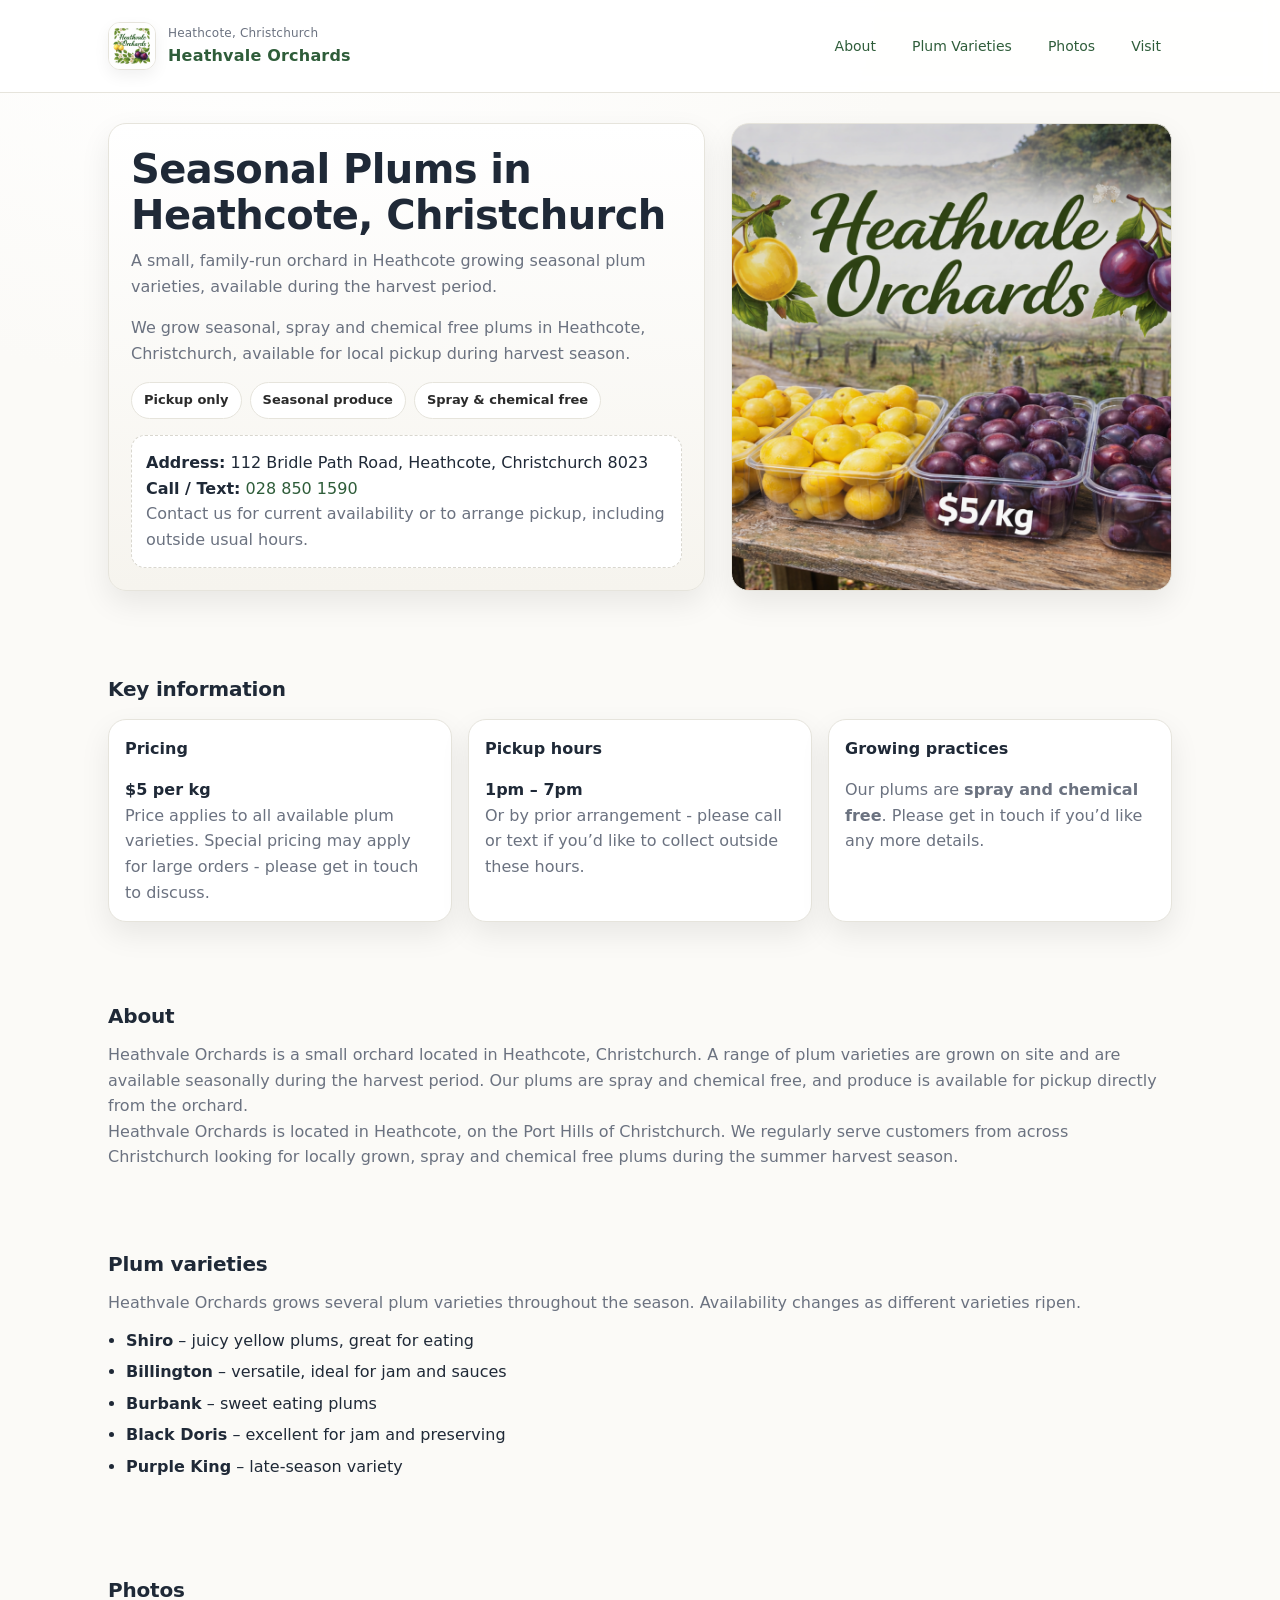
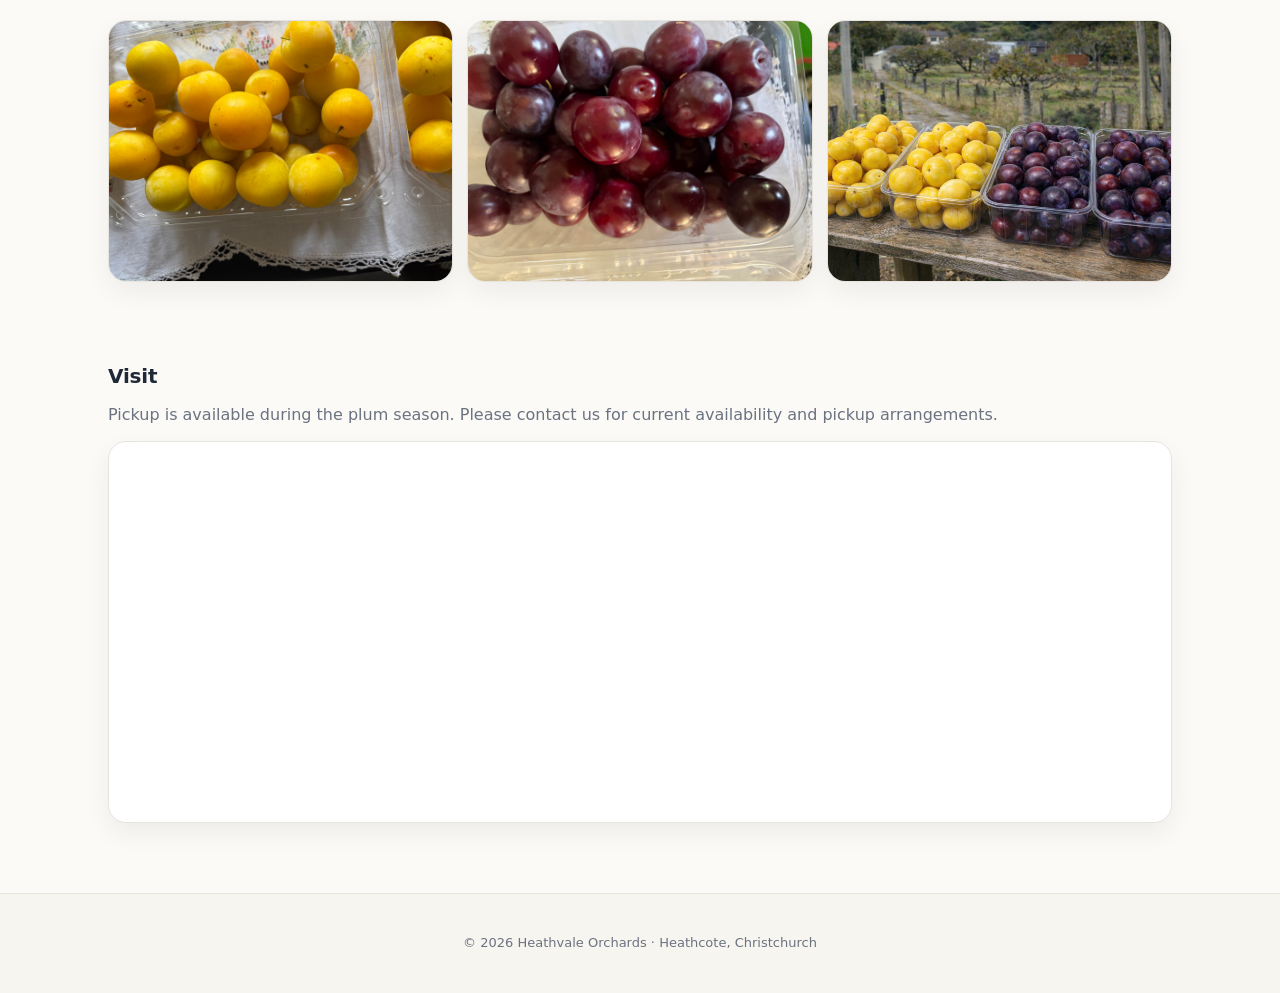
==== index.html @ 916bdcb0 "Add google meta" ====
<!doctype html>
<html lang="en-NZ">
<head>
  <meta charset="utf-8" />
  <meta name="viewport" content="width=device-width, initial-scale=1" />

  <title>Heathvale Orchards (Heathcote) | Seasonal Plums</title>
  <meta name="description" content="Heathvale Orchards is a small family-run orchard in Heathcote, Christchurch offering seasonal spray and chemical free plums for pickup during harvest season. $5 per kg. Pickup 1pm–7pm or by arrangement." />
  <meta name="robots" content="index, follow" />
  <meta name="theme-color" content="#2f3a2f" />
  <meta name="google-site-verification" content="XyTMmd46MUvHO_OSD6NsDwber6YKcpLWn3EEOzX8oT8" />

  <link rel="canonical" href="https://nicolebenfell.github.io/heathvale-orchards/" />

  <!-- Favicon -->
  <link rel="icon" href="favicon.ico" sizes="any">
  <link rel="icon" href="favicon.svg" type="image/svg+xml">
  <link rel="apple-touch-icon" href="apple-touch-icon.png">

  <!-- Social preview (Open Graph) -->
  <meta property="og:type" content="website" />
  <meta property="og:title" content="Heathvale Orchards - Plums in Christchurch (Heathcote)" />
  <meta property="og:description" content="Family-run orchard in Heathcote, Christchurch. Seasonal spray and chemical free plums for pickup. $5 per kg. Pickup 1pm–7pm or by arrangement." />
  <meta property="og:url" content="https://nicolebenfell.github.io/heathvale-orchards/" />
  <meta property="og:image" content="https://nicolebenfell.github.io/heathvale-orchards/images/heathcote-plums-mixed.png" />
  <meta property="og:locale" content="en_NZ" />

  <!-- Twitter (works for many platforms too) -->
  <meta name="twitter:card" content="summary_large_image" />
  <meta name="twitter:title" content="Heathvale Orchards - Plums in Christchurch" />
  <meta name="twitter:description" content="Seasonal spray and chemical free plums for pickup in Heathcote, Christchurch. $5 per kg. Pickup 1pm–7pm or by arrangement." />
  <meta name="twitter:image" content="https://nicolebenfell.github.io/heathvale-orchards/images/heathcote-plums-mixed.png" />

  <link rel="stylesheet" href="style.css" />

  <!-- Structured data -->
  <script type="application/ld+json">
  {
    "@context": "https://schema.org",
    "@type": "LocalBusiness",
    "name": "Heathvale Orchards",
    "url": "https://nicolebenfell.github.io/heathvale-orchards/",
    "telephone": "+64288501590",
    "image": [
      "https://nicolebenfell.github.io/heathvale-orchards/images/heathcote-plums-yellow.jpeg",
      "https://nicolebenfell.github.io/heathvale-orchards/images/heathcote-plums-purple.jpeg",
      "https://nicolebenfell.github.io/heathvale-orchards/images/heathcote-plums-mixed.png"
    ],
    "description": "Small family-run orchard in Heathcote, Christchurch offering seasonal spray and chemical free plum varieties for pickup during harvest season. $5 per kg.",
    "address": {
      "@type": "PostalAddress",
      "streetAddress": "112 Bridle Path Road",
      "addressLocality": "Heathcote",
      "addressRegion": "Canterbury",
      "addressCountry": "NZ"
    },
	"geo": {
	  "@type": "GeoCoordinates",
	  "latitude": -43.595,
	  "longitude": 172.707
	},
	"sameAs": [
	  "https://www.google.com/maps/search/?api=1&query=Heathvale+Orchards+Heathcote+Christchurch"
	]
    "openingHoursSpecification": [
      {
        "@type": "OpeningHoursSpecification",
        "dayOfWeek": ["Monday","Tuesday","Wednesday","Thursday","Friday","Saturday","Sunday"],
        "opens": "13:00",
        "closes": "19:00"
      }
    ],
    "areaServed": "Christchurch",
    "makesOffer": {
      "@type": "Offer",
      "price": "5.00",
      "priceCurrency": "NZD",
      "description": "Plums - $5 per kg (pickup only, seasonal availability)."
    }
  }
  </script>
</head>

<body>
  <header class="site-header">
    <div class="wrap header-inner">
      <a class="brand" href="#top" aria-label="Heathvale Orchards home">
        <img src="Logo.png" alt="Heathvale Orchards logo" class="logo" />
        <div class="brand-text">
          <div class="brand-top">Heathcote, Christchurch</div>
          <div class="brand-name">Heathvale Orchards</div>
        </div>
      </a>
      <nav class="nav" aria-label="Site navigation">
        <a href="#about">About</a>
        <a href="#varieties">Plum Varieties</a>
        <a href="#photos">Photos</a>
        <a href="#visit">Visit</a>
      </nav>
    </div>
  </header>

  <main id="top">
    <section class="hero">
      <div class="wrap hero-grid">
        <div class="hero-text">
          <h1>Seasonal Plums in Heathcote, Christchurch</h1>
          <p class="subtitle">
            A small, family-run orchard in Heathcote growing seasonal plum varieties,
            available during the harvest period.
          </p>
		  <p class="muted">
			  We grow seasonal, spray and chemical free plums in Heathcote, Christchurch,
			  available for local pickup during harvest season.
		  </p>

          <div class="tags" role="list" aria-label="Highlights">
            <span role="listitem">Pickup only</span>
            <span role="listitem">Seasonal produce</span>
            <span role="listitem">Spray &amp; chemical free</span>
          </div>
          <div class="contact-box" id="contact">
            <div><strong>Address:</strong> 112 Bridle Path Road, Heathcote, Christchurch 8023</div>
            <div><strong>Call / Text:</strong> <a href="tel:+64288501590">028 850 1590</a></div>
            <div class="muted">
              Contact us for current availability or to arrange pickup, including outside usual hours.
            </div>
          </div>
        </div>
        <div class="hero-image" aria-label="Orchard entrance"></div>
      </div>
    </section>

    <section class="wrap section">
      <h2>Key information</h2>
      <div class="info-grid">
        <div class="info-card">
          <h3>Pricing</h3>
          <p><strong>$5 per kg</strong></p>
          <p class="muted">
            Price applies to all available plum varieties.
            Special pricing may apply for large orders - please get in touch to discuss.
          </p>
        </div>

        <div class="info-card">
          <h3>Pickup hours</h3>
          <p><strong>1pm – 7pm</strong></p>
          <p class="muted">
            Or by prior arrangement - please call or text if you’d like to collect outside these hours.
          </p>
        </div>

        <div class="info-card">
          <h3>Growing practices</h3>
          <p class="muted">
            Our plums are <strong>spray and chemical free</strong>.
            Please get in touch if you’d like any more details.
          </p>
        </div>
      </div>
    </section>

    <!-- ABOUT -->
    <section class="wrap section" id="about">
      <h2>About</h2>
      <p class="muted">
        Heathvale Orchards is a small orchard located in Heathcote, Christchurch.
        A range of plum varieties are grown on site and are available seasonally
        during the harvest period. Our plums are spray and chemical free, and produce
        is available for pickup directly from the orchard.
      </p>
	  <p class="muted">
		  Heathvale Orchards is located in Heathcote, on the Port Hills of Christchurch.
		  We regularly serve customers from across Christchurch looking for locally grown,
		  spray and chemical free plums during the summer harvest season.
	   </p>
		  
    </section>

    <section id="varieties" class="wrap section">
      <h2>Plum varieties</h2>
      <p class="muted">
        Heathvale Orchards grows several plum varieties throughout the season.
        Availability changes as different varieties ripen.
      </p>
      <ul class="varieties">
        <li><strong>Shiro</strong> – juicy yellow plums, great for eating</li>
        <li><strong>Billington</strong> – versatile, ideal for jam and sauces</li>
        <li><strong>Burbank</strong> – sweet eating plums</li>
        <li><strong>Black Doris</strong> – excellent for jam and preserving</li>
        <li><strong>Purple King</strong> – late-season variety</li>
      </ul>
    </section>

    <!-- PHOTOS -->
    <section class="wrap section" id="photos">
      <h2>Photos</h2>
      <div class="gallery">
        <figure class="photo">
          <img src="images/heathcote-plums-yellow.jpeg" alt="Yellow plums in punnets" />
        </figure>
        <figure class="photo">
          <img src="images/heathcote-plums-purple.jpeg" alt="Purple plums in punnets" />
        </figure>
        <figure class="photo">
          <img src="images/heathcote-plums-mixed.png" alt="Mixed plums" />
        </figure>
      </div>
    </section>

    <!-- VISIT -->
    <section class="wrap section" id="visit">
      <h2>Visit</h2>
      <p class="muted">
        Pickup is available during the plum season. Please contact us for current
        availability and pickup arrangements.
      </p>
      <div class="map">
        <iframe
          loading="lazy"
          referrerpolicy="no-referrer-when-downgrade"
          src="https://www.google.com/maps?q=Heathvale%20Orchards%2C%20112%20Bridle%20Path%20Road%2C%20Heathcote%2C%20Christchurch&output=embed"
          title="Heathvale Orchards map">
        </iframe>
      </div>
    </section>
  </main>

  <footer class="footer">
    <p>© <span id="year"></span> Heathvale Orchards · Heathcote, Christchurch</p>
  </footer>

  <script>
    document.getElementById("year").textContent = new Date().getFullYear();
  </script>
</body>
</html>
---- style.css ----
:root{
  --bg:#fbfaf7;
  --card:#ffffff;
  --text:#1f2937;
  --muted:#6b7280;
  --accent:#2f5d3a;
  --accent2:#7a5c2e;
  --line:#e6e4dc;
  --shadow: 0 12px 30px rgba(0,0,0,.08);
  --radius: 18px;
}

*{ box-sizing:border-box; }

html{ scroll-behavior:smooth; }

body{
  margin:0;
  font-family: system-ui, -apple-system, Segoe UI, Roboto, sans-serif;
  background: radial-gradient(1200px 700px at 20% 0%, #ffffff 0%, var(--bg) 55%);
  color: var(--text);
  line-height: 1.6;
}

a{
  color: var(--accent);
  text-decoration:none;
}

a:hover{ text-decoration:underline; }

.wrap{
  max-width: 1100px;
  margin: 0 auto;
  padding: 22px 18px;
}

/* HEADER */
.site-header{
  position: sticky;
  top: 0;
  z-index: 20;
  background: rgba(255,255,255,.88);
  backdrop-filter: blur(10px);
  border-bottom: 1px solid var(--line);
}

.header-inner{
  display:flex;
  align-items:center;
  justify-content:space-between;
  gap: 16px;
}

.brand{
  display:flex;
  align-items:center;
  gap: 12px;
  min-width: 220px;
}

.brand:hover{ text-decoration:none; }

.logo{
  height: 48px;
  width: 48px;
  object-fit: contain;
  border-radius: 12px;
  background: #ffffff;
  border: 1px solid var(--line);
  box-shadow: 0 6px 16px rgba(0,0,0,.06);
}

.brand-text{ display:flex; flex-direction:column; }
.brand-top{
  font-size: 12px;
  color: var(--muted);
  letter-spacing:.2px;
}
.brand-name{
  font-weight: 800;
  letter-spacing:.2px;
}

.nav{
  display:flex;
  gap: 14px;
  align-items:center;
  flex-wrap:wrap;
}

.nav a{
  font-size: 14px;
  padding: 8px 10px;
  border-radius: 12px;
  border: 1px solid transparent;
}

.nav a:hover{
  text-decoration:none;
  border-color: var(--line);
  background: #ffffff;
}

/* HERO */
.hero{
  padding: 8px 0 4px;
}

.hero-grid{
  display:grid;
  grid-template-columns: 1.15fr 0.85fr;
  gap: 26px;
  align-items: stretch;
}

.hero-text{
  background: linear-gradient(180deg, #ffffff, #f6f4ee);
  border: 1px solid var(--line);
  border-radius: var(--radius);
  padding: 22px;
  box-shadow: var(--shadow);
}

.hero-text h1{
  margin: 0 0 10px;
  font-size: 40px;
  letter-spacing: -0.6px;
  line-height: 1.15;
}

.subtitle{
  margin: 0 0 14px;
  color: var(--muted);
  max-width: 56ch;
}

.tags{
  display:flex;
  flex-wrap:wrap;
  gap: 8px;
  margin: 8px 0 16px;
}

.tags span{
  background:#ffffff;
  border: 1px solid var(--line);
  padding: 7px 12px;
  border-radius: 999px;
  font-size: 13px;
  font-weight: 600;
  color: #2b2b2b;
}

.contact-box{
  background:#ffffff;
  border: 1px dashed #d9d7cf;
  border-radius: 14px;
  padding: 14px;
}

.muted{ color: var(--muted); }

.hero-image{
  border-radius: var(--radius);
  border: 1px solid var(--line);
  box-shadow: var(--shadow);
  background:
    linear-gradient(180deg, rgba(0,0,0,.15), rgba(0,0,0,0)),
    url("images/heathcote-heathvale-orchards-main-photo.png") center/cover no-repeat;
  min-height: 320px;
}

/* SECTIONS */
.section{
  margin-top: 34px;
}

.section h2{
  margin: 0 0 10px;
  font-size: 20px;
  letter-spacing: -0.2px;
}

.section p{
  margin: 0;
}

/* GALLERY */
.gallery{
  display:grid;
  grid-template-columns: repeat(3, 1fr);
  gap: 14px;
  margin-top: 14px;
}

.photo{
  margin:0;
  background: #ffffff;
  border: 1px solid var(--line);
  border-radius: var(--radius);
  overflow: hidden;
  box-shadow: 0 10px 26px rgba(0,0,0,.06);
}

.photo img{
  width:100%;
  height: 260px;
  object-fit: cover;
  display:block;
  transition: transform .25s ease;
}

.photo:hover img{
  transform: scale(1.03);
}

/* MAP */
.map{
  margin-top: 14px;
  border-radius: var(--radius);
  overflow: hidden;
  border: 1px solid var(--line);
  box-shadow: 0 10px 26px rgba(0,0,0,.06);
  background:#fff;
}

iframe{
  width:100%;
  height: 380px;
  border: 0;
  display:block;
}

/* FOOTER */
.footer{
  margin-top: 48px;
  padding: 26px 18px;
  text-align:center;
  font-size: 13px;
  color: var(--muted);
  border-top: 1px solid var(--line);
  background: #f7f5ef;
}

/* MOBILE */
@media (max-width: 900px){
  .hero-grid{ grid-template-columns: 1fr; }
  .hero-image{ min-height: 240px; }
  .gallery{ grid-template-columns: 1fr; }
  .photo img{ height: 240px; }
}

@media (max-width: 560px){
  .nav{ display:none; }
  .hero-text h1{ font-size: 34px; }
  .logo{ height: 44px; width: 44px; }
}


/* INFO GRID */
.info-grid {
  display: grid;
  grid-template-columns: repeat(auto-fit, minmax(220px, 1fr));
  gap: 16px;
  margin-top: 14px;
}

.info-card {
  background: #ffffff;
  border: 1px solid var(--line);
  border-radius: var(--radius);
  padding: 16px;
  box-shadow: var(--shadow);
}

.info-card h3 {
  margin-top: 0;
  font-size: 16px;
}

/* VARIETIES */
.varieties {
  margin-top: 12px;
  padding-left: 18px;
}

.varieties li {
  margin-bottom: 6px;
}
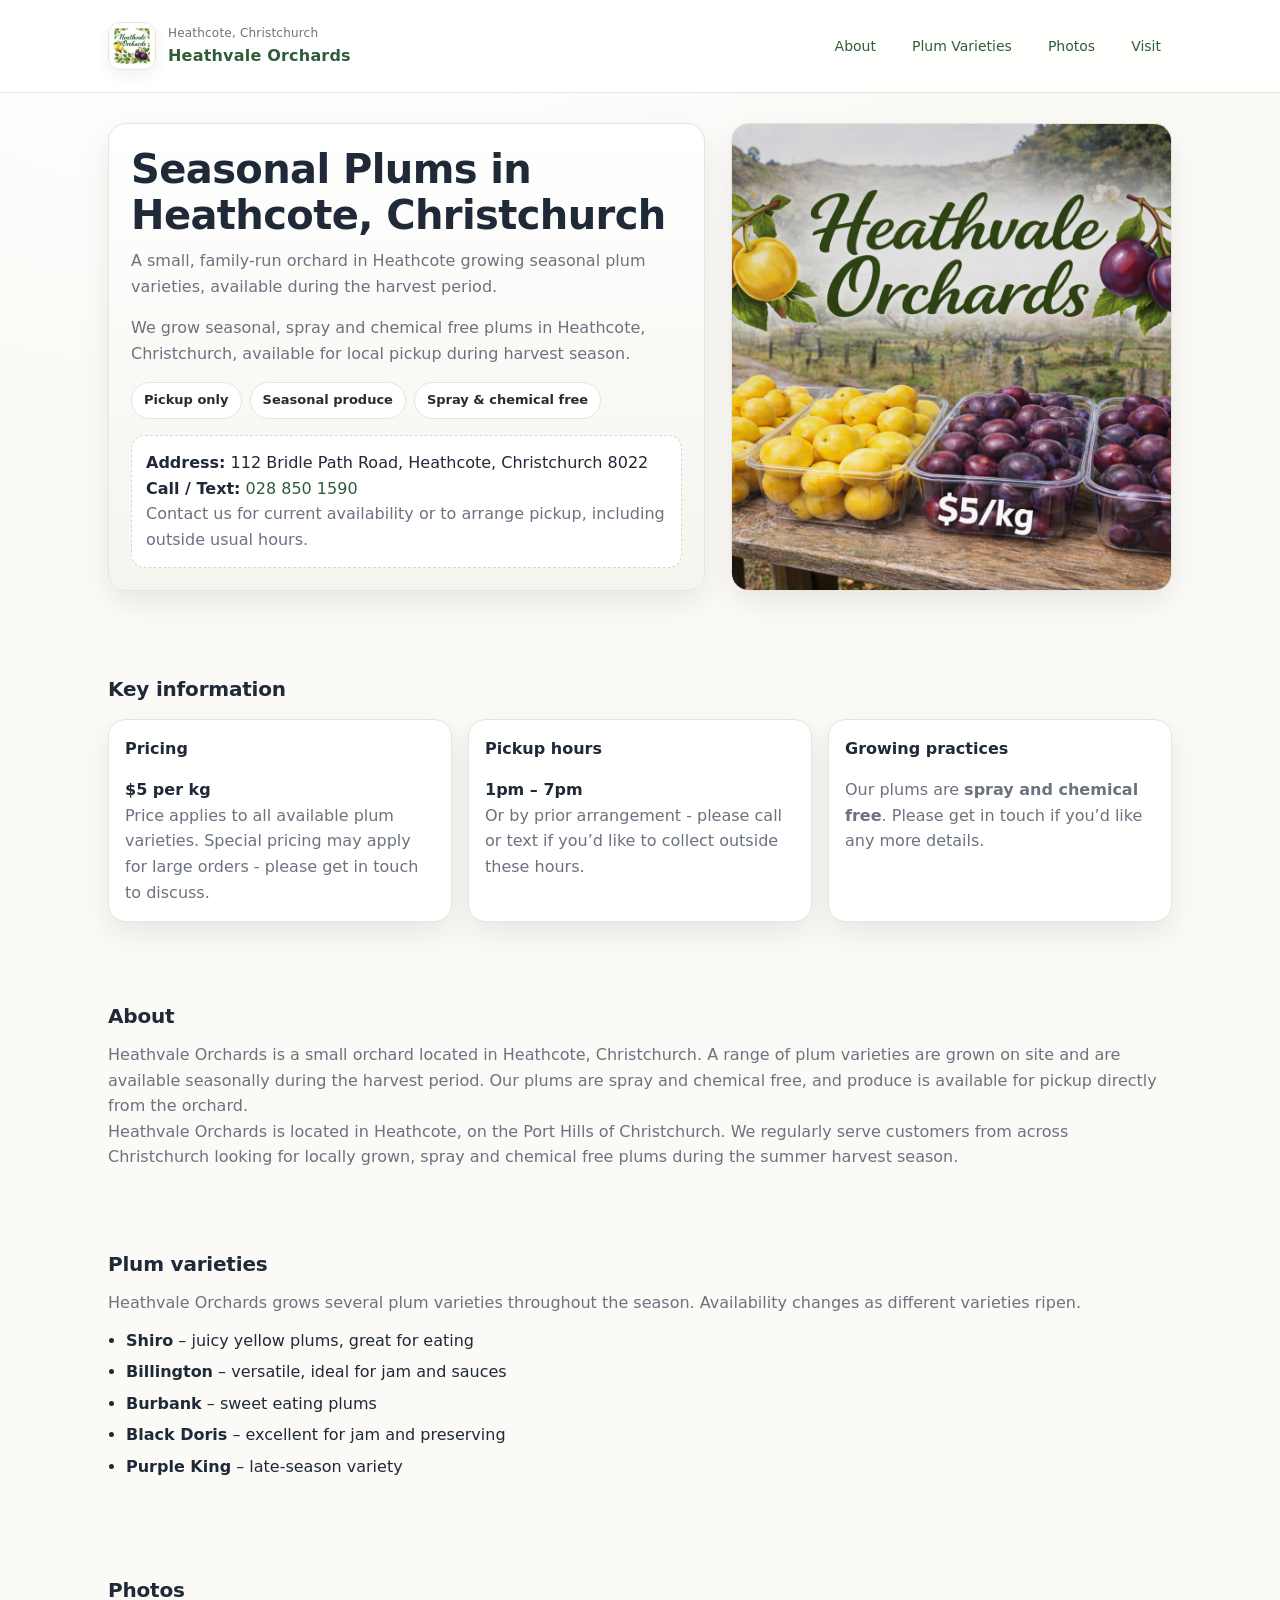
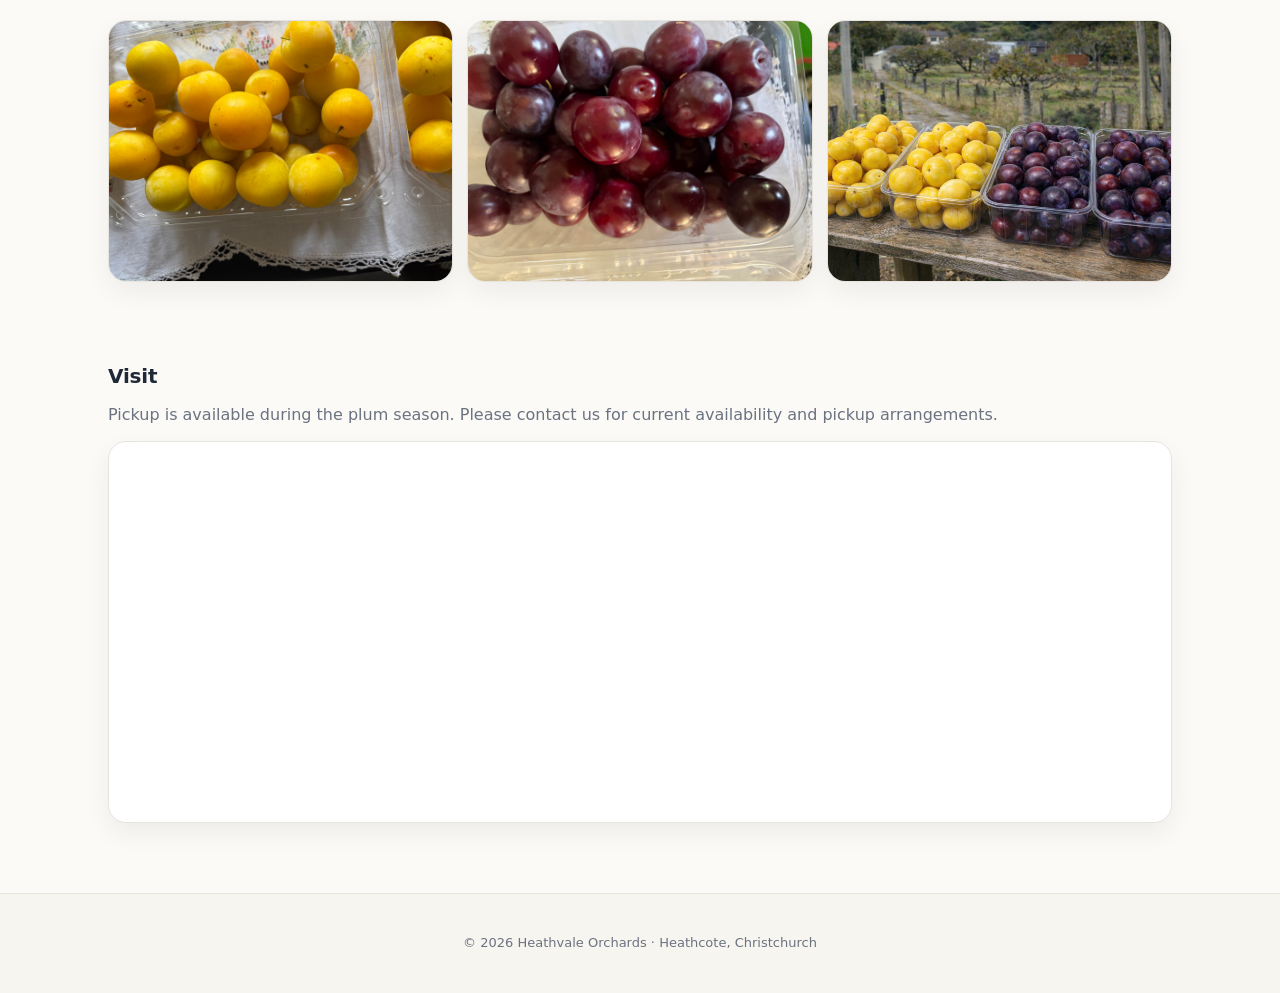
==== commit 45130b3c: "fix post code" ====
--- a/index.html
+++ b/index.html
@@ -120,7 +120,7 @@
             <span role="listitem">Spray &amp; chemical free</span>
           </div>
           <div class="contact-box" id="contact">
-            <div><strong>Address:</strong> 112 Bridle Path Road, Heathcote, Christchurch 8023</div>
+            <div><strong>Address:</strong> 112 Bridle Path Road, Heathcote, Christchurch 8022</div>
             <div><strong>Call / Text:</strong> <a href="tel:+64288501590">028 850 1590</a></div>
             <div class="muted">
               Contact us for current availability or to arrange pickup, including outside usual hours.
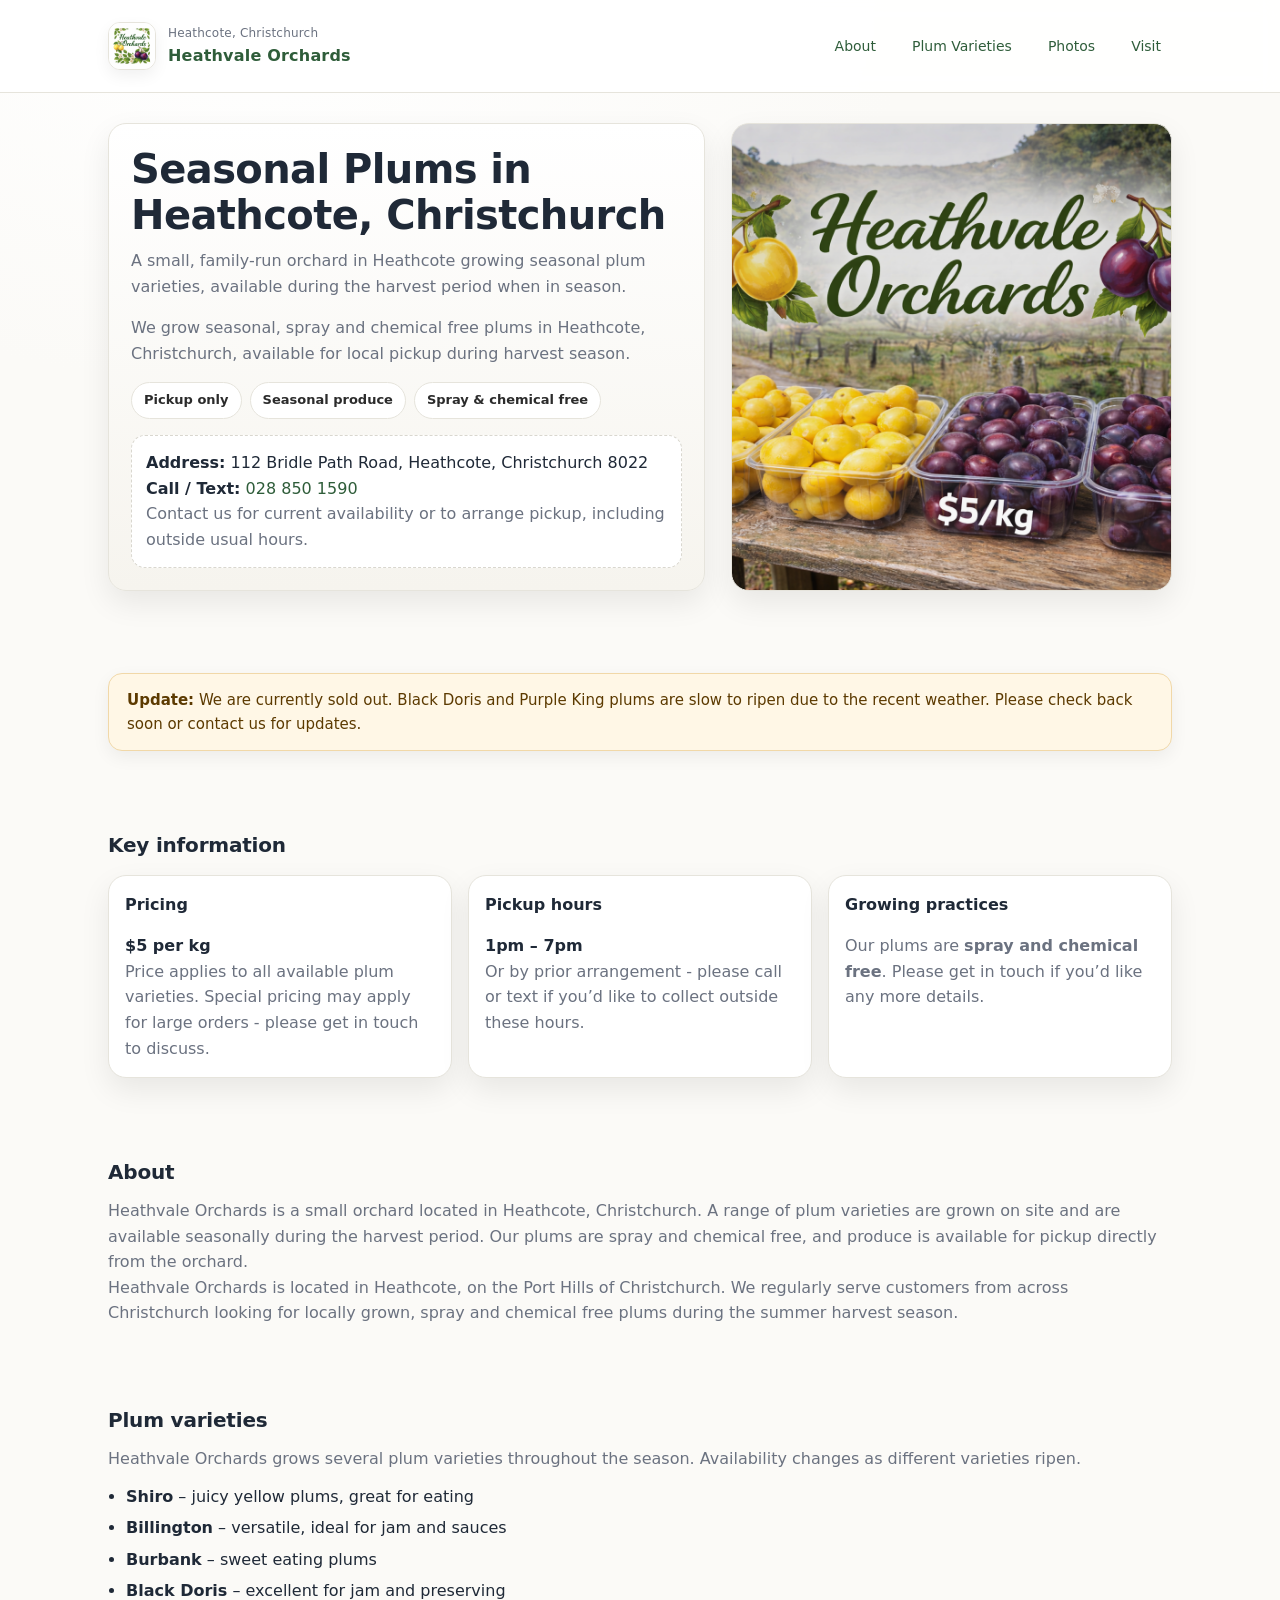
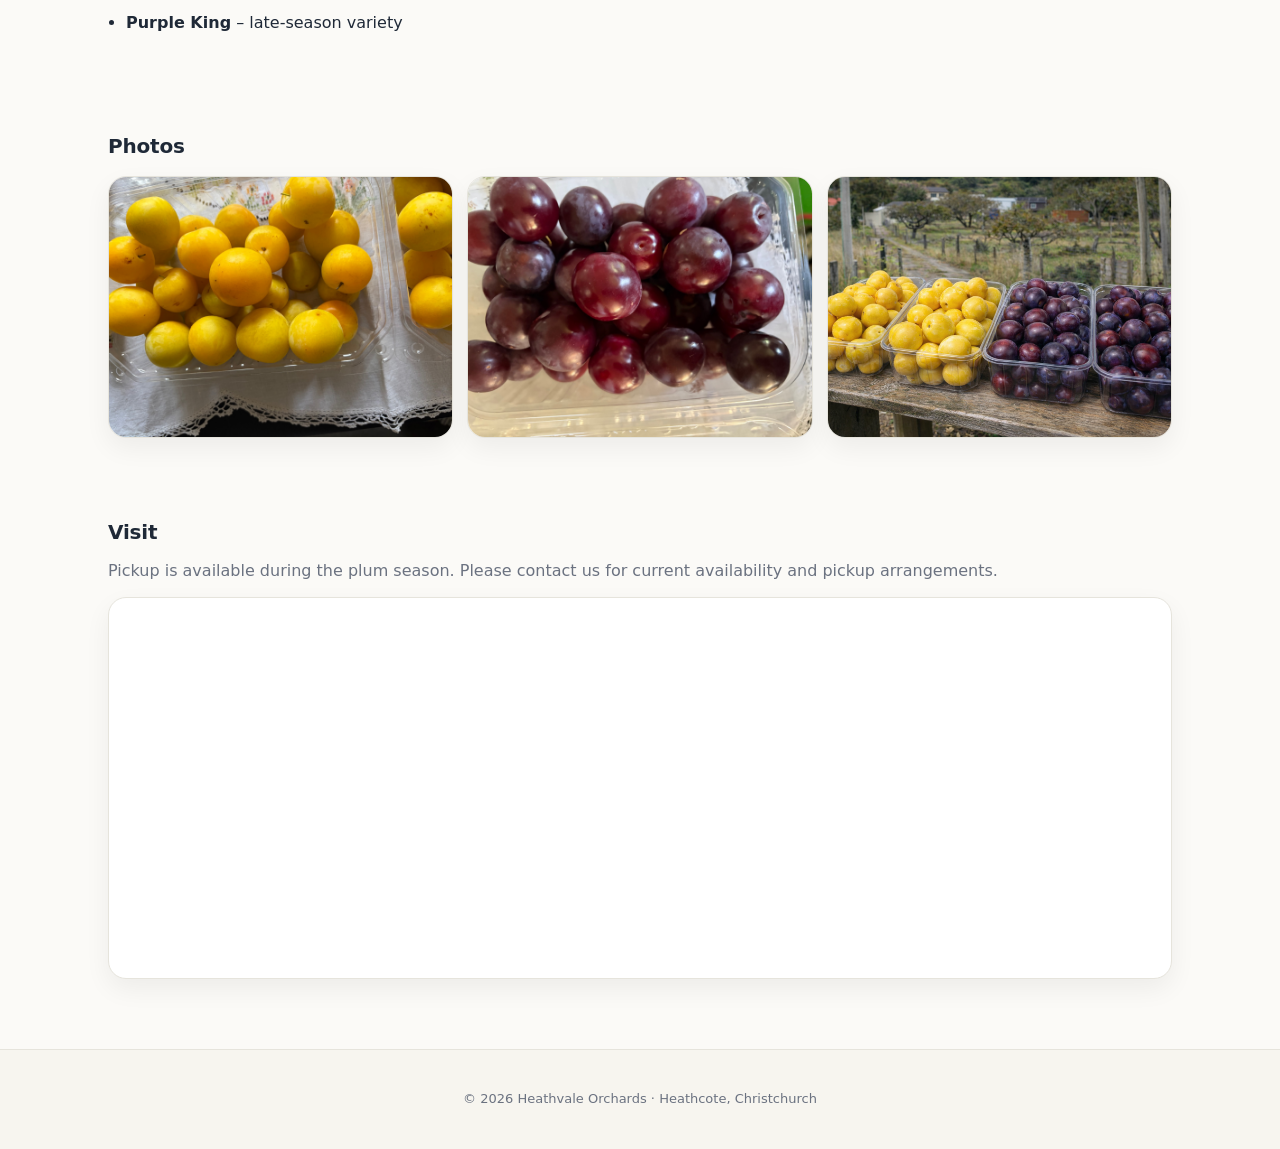
==== commit 539a4145: "website update" ====
--- a/index.html
+++ b/index.html
@@ -107,7 +107,7 @@
           <h1>Seasonal Plums in Heathcote, Christchurch</h1>
           <p class="subtitle">
             A small, family-run orchard in Heathcote growing seasonal plum varieties,
-            available during the harvest period.
+            available during the harvest period when in season.
           </p>
 		  <p class="muted">
 			  We grow seasonal, spray and chemical free plums in Heathcote, Christchurch,
@@ -131,6 +131,14 @@
       </div>
     </section>
 
+	<section class="wrap section">
+	  <div class="season-banner">
+		<strong>Update:</strong> We are currently sold out.  
+		Black Doris and Purple King plums are slow to ripen due to the recent weather.
+		Please check back soon or contact us for updates.
+	  </div>
+	</section>
+	
     <section class="wrap section">
       <h2>Key information</h2>
       <div class="info-grid">
--- a/style.css
+++ b/style.css
@@ -288,3 +288,13 @@
 .varieties li {
   margin-bottom: 6px;
 }
+
+.season-banner {
+  background: #fff7e6;
+  border: 1px solid #f1d8a8;
+  color: #5c3a00;
+  padding: 14px 18px;
+  border-radius: 14px;
+  box-shadow: 0 6px 18px rgba(0,0,0,0.06);
+  font-size: 15px;
+}
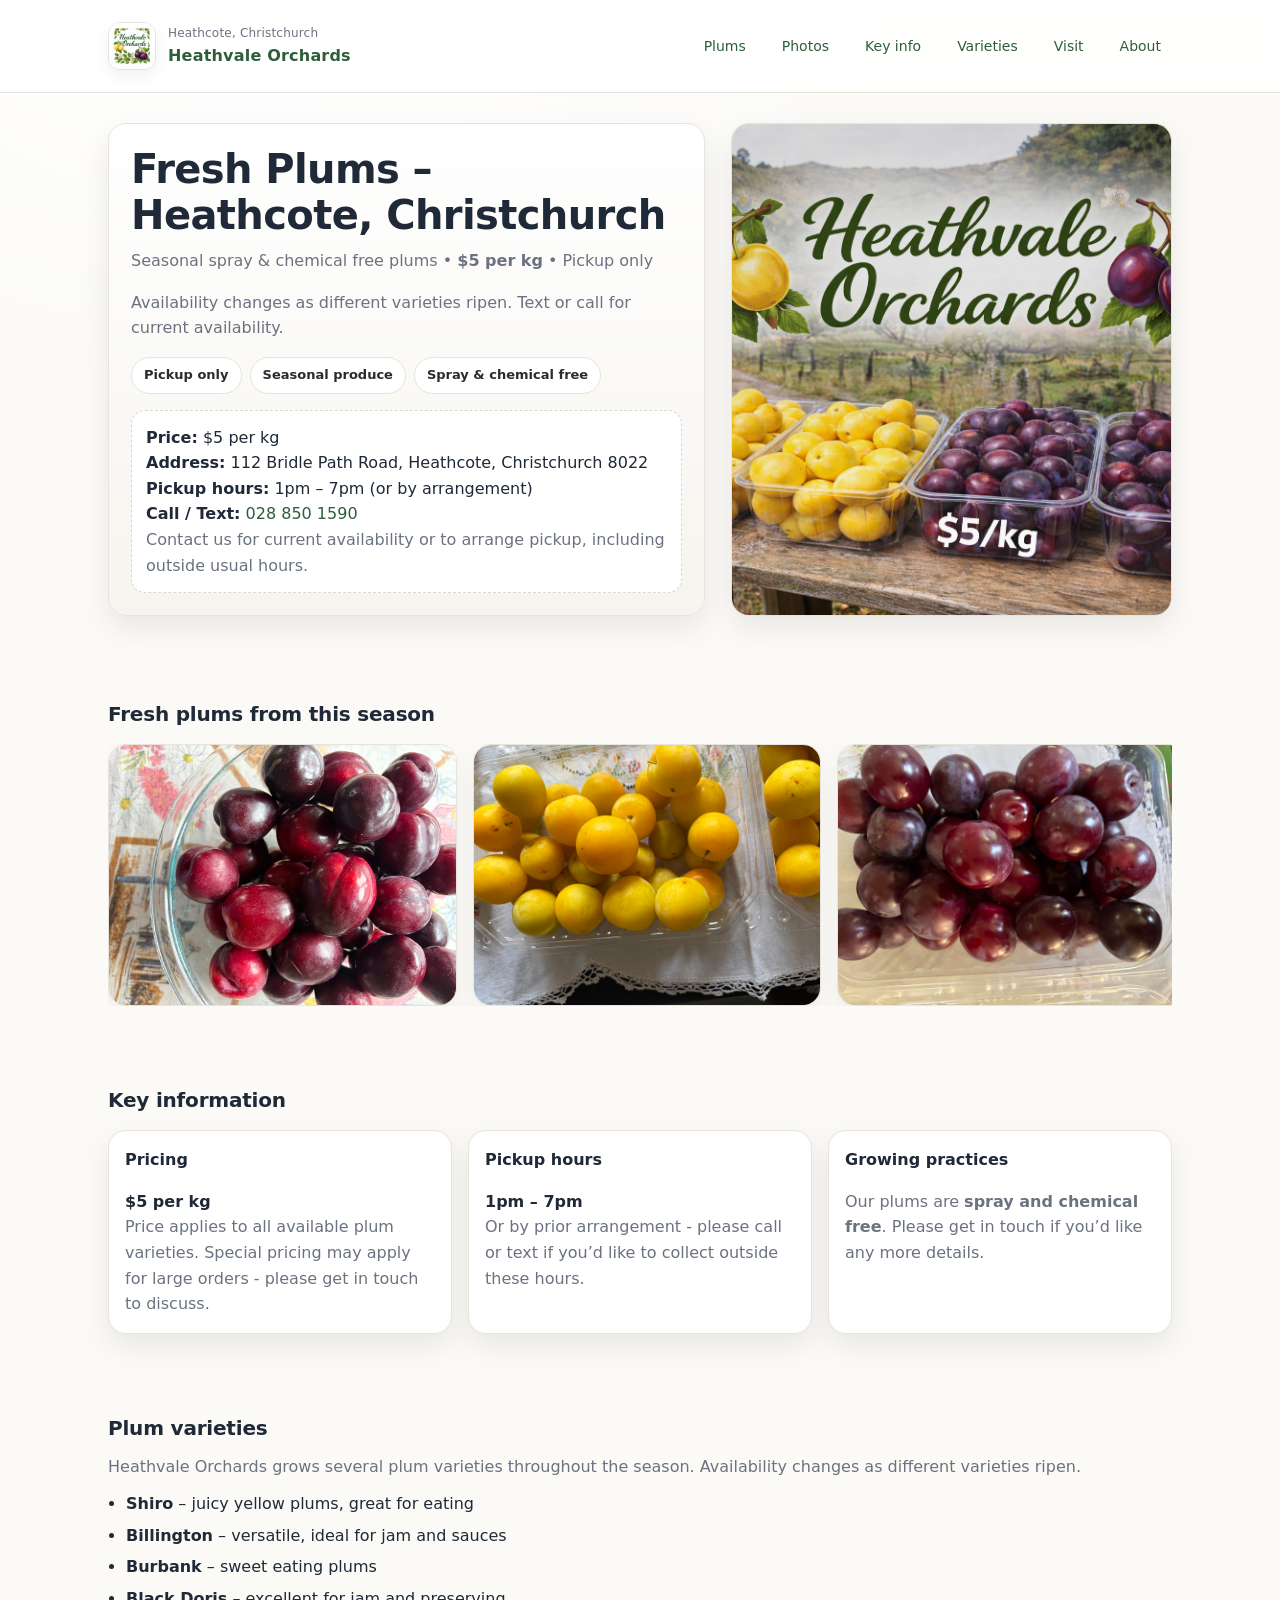
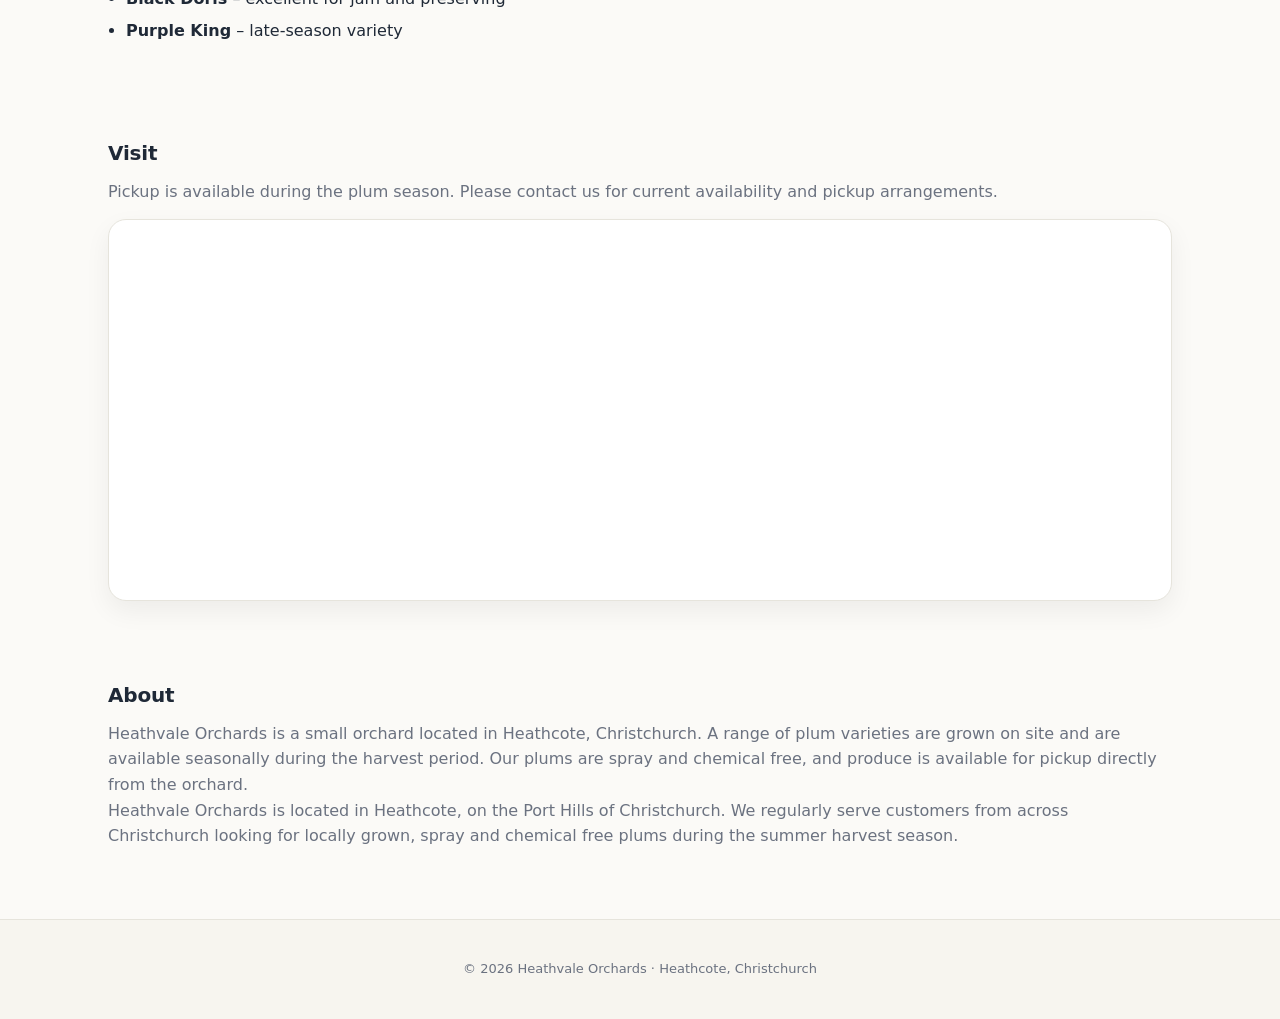
==== commit f062b8bf: "Website updates" ====
--- a/index.html
+++ b/index.html
@@ -4,8 +4,8 @@
   <meta charset="utf-8" />
   <meta name="viewport" content="width=device-width, initial-scale=1" />
 
-  <title>Heathvale Orchards (Heathcote) | Seasonal Plums</title>
-  <meta name="description" content="Heathvale Orchards is a small family-run orchard in Heathcote, Christchurch offering seasonal spray and chemical free plums for pickup during harvest season. $5 per kg. Pickup 1pm–7pm or by arrangement." />
+  <title>Plums in Christchurch (Heathcote) | Heathvale Orchards</title>
+  <meta name="description" content="Plums in Heathcote, Christchurch – seasonal spray and chemical free plums for pickup. $5 per kg. Check current availability, photos, pickup hours and varieties." />
   <meta name="robots" content="index, follow" />
   <meta name="theme-color" content="#2f3a2f" />
   <meta name="google-site-verification" content="XyTMmd46MUvHO_OSD6NsDwber6YKcpLWn3EEOzX8oT8" />
@@ -19,15 +19,15 @@
 
   <!-- Social preview (Open Graph) -->
   <meta property="og:type" content="website" />
-  <meta property="og:title" content="Heathvale Orchards - Plums in Christchurch (Heathcote)" />
-  <meta property="og:description" content="Family-run orchard in Heathcote, Christchurch. Seasonal spray and chemical free plums for pickup. $5 per kg. Pickup 1pm–7pm or by arrangement." />
+  <meta property="og:title" content="Plums in Christchurch (Heathcote) | Heathvale Orchards" />
+  <meta property="og:description" content="Seasonal spray and chemical free plums for pickup in Heathcote, Christchurch. $5 per kg. Pickup 1pm–7pm or by arrangement." />
   <meta property="og:url" content="https://nicolebenfell.github.io/heathvale-orchards/" />
   <meta property="og:image" content="https://nicolebenfell.github.io/heathvale-orchards/images/heathcote-plums-mixed.png" />
   <meta property="og:locale" content="en_NZ" />
 
-  <!-- Twitter (works for many platforms too) -->
+  <!-- Twitter -->
   <meta name="twitter:card" content="summary_large_image" />
-  <meta name="twitter:title" content="Heathvale Orchards - Plums in Christchurch" />
+  <meta name="twitter:title" content="Plums in Christchurch (Heathcote) | Heathvale Orchards" />
   <meta name="twitter:description" content="Seasonal spray and chemical free plums for pickup in Heathcote, Christchurch. $5 per kg. Pickup 1pm–7pm or by arrangement." />
   <meta name="twitter:image" content="https://nicolebenfell.github.io/heathvale-orchards/images/heathcote-plums-mixed.png" />
 
@@ -46,7 +46,7 @@
       "https://nicolebenfell.github.io/heathvale-orchards/images/heathcote-plums-purple.jpeg",
       "https://nicolebenfell.github.io/heathvale-orchards/images/heathcote-plums-mixed.png"
     ],
-    "description": "Small family-run orchard in Heathcote, Christchurch offering seasonal spray and chemical free plum varieties for pickup during harvest season. $5 per kg.",
+    "description": "Seasonal spray and chemical free plums in Heathcote, Christchurch for local pickup during harvest season. $5 per kg.",
     "address": {
       "@type": "PostalAddress",
       "streetAddress": "112 Bridle Path Road",
@@ -54,14 +54,14 @@
       "addressRegion": "Canterbury",
       "addressCountry": "NZ"
     },
-	"geo": {
-	  "@type": "GeoCoordinates",
-	  "latitude": -43.595,
-	  "longitude": 172.707
-	},
-	"sameAs": [
-	  "https://www.google.com/maps/search/?api=1&query=Heathvale+Orchards+Heathcote+Christchurch"
-	]
+    "geo": {
+      "@type": "GeoCoordinates",
+      "latitude": -43.595,
+      "longitude": 172.707
+    },
+    "sameAs": [
+      "https://www.google.com/maps/search/?api=1&query=Heathvale+Orchards+Heathcote+Christchurch"
+    ],
     "openingHoursSpecification": [
       {
         "@type": "OpeningHoursSpecification",
@@ -91,55 +91,105 @@
           <div class="brand-name">Heathvale Orchards</div>
         </div>
       </a>
+
       <nav class="nav" aria-label="Site navigation">
+        <a href="#plums">Plums</a>
+        <a href="#photos">Photos</a>
+        <a href="#info">Key info</a>
+        <a href="#varieties">Varieties</a>
+        <a href="#visit">Visit</a>
         <a href="#about">About</a>
-        <a href="#varieties">Plum Varieties</a>
-        <a href="#photos">Photos</a>
-        <a href="#visit">Visit</a>
       </nav>
     </div>
   </header>
 
   <main id="top">
-    <section class="hero">
+   <!-- <section class="wrap section">
+      <div class="season-banner">
+        <strong>Plum update:</strong> We are currently sold out.
+        Black Doris and Purple King plums are slow to ripen due to the recent weather.
+        Please check back soon or contact us for updates.
+      </div>
+    </section> -->
+
+    <section class="hero" id="plums">
       <div class="wrap hero-grid">
         <div class="hero-text">
-          <h1>Seasonal Plums in Heathcote, Christchurch</h1>
+          <h1>Fresh Plums – Heathcote, Christchurch</h1>
+
           <p class="subtitle">
-            A small, family-run orchard in Heathcote growing seasonal plum varieties,
-            available during the harvest period when in season.
-          </p>
-		  <p class="muted">
-			  We grow seasonal, spray and chemical free plums in Heathcote, Christchurch,
-			  available for local pickup during harvest season.
-		  </p>
+            Seasonal spray &amp; chemical free plums • <strong>$5 per kg</strong> • Pickup only
+          </p>
+
+          <p class="muted">
+            Availability changes as different varieties ripen. Text or call for current availability.
+          </p>
 
           <div class="tags" role="list" aria-label="Highlights">
             <span role="listitem">Pickup only</span>
             <span role="listitem">Seasonal produce</span>
             <span role="listitem">Spray &amp; chemical free</span>
           </div>
+
           <div class="contact-box" id="contact">
+            <div><strong>Price:</strong> $5 per kg</div>
             <div><strong>Address:</strong> 112 Bridle Path Road, Heathcote, Christchurch 8022</div>
+            <div><strong>Pickup hours:</strong> 1pm – 7pm (or by arrangement)</div>
             <div><strong>Call / Text:</strong> <a href="tel:+64288501590">028 850 1590</a></div>
             <div class="muted">
               Contact us for current availability or to arrange pickup, including outside usual hours.
             </div>
           </div>
         </div>
-        <div class="hero-image" aria-label="Orchard entrance"></div>
-      </div>
-    </section>
-
-	<section class="wrap section">
-	  <div class="season-banner">
-		<strong>Update:</strong> We are currently sold out.  
-		Black Doris and Purple King plums are slow to ripen due to the recent weather.
-		Please check back soon or contact us for updates.
-	  </div>
-	</section>
-	
-    <section class="wrap section">
+
+        <div class="hero-image" aria-label="Plums from Heathvale Orchards"></div>
+      </div>
+    </section>
+
+    <!-- PHOTOS: smooth continuous scroll -->
+    <section class="wrap section" id="photos">
+      <h2>Fresh plums from this season</h2>
+
+      <div class="gallery carousel marquee" id="carousel" aria-label="Plum photos">
+        <div class="marquee-track" id="marqueeTrack">
+          <!-- Set A -->
+          <figure class="photo marquee-item">
+            <img src="images/heathcote-plums-black-dorris.jpeg" alt="Black dorris plums" />
+          </figure>
+          <figure class="photo marquee-item">
+            <img src="images/heathcote-plums-yellow.jpeg" alt="Yellow plums in punnets" />
+          </figure>
+          <figure class="photo marquee-item">
+            <img src="images/heathcote-plums-purple.jpeg" alt="Purple plums in punnets" />
+          </figure>
+          <figure class="photo marquee-item">
+            <img src="images/heathcote-plums-mixed.png" alt="Mixed plums" />
+          </figure>
+          <figure class="photo marquee-item">
+            <img src="images/heathcote-plums-black-dorris-2.png" alt="Black Dorris plums" />
+          </figure>
+
+          <!-- Set B (duplicate for seamless looping) -->
+          <figure class="photo marquee-item" aria-hidden="true">
+            <img src="images/heathcote-plums-black-dorris.jpeg" alt="" />
+          </figure>
+          <figure class="photo marquee-item" aria-hidden="true">
+            <img src="images/heathcote-plums-yellow.jpeg" alt="" />
+          </figure>
+          <figure class="photo marquee-item" aria-hidden="true">
+            <img src="images/heathcote-plums-purple.jpeg" alt="" />
+          </figure>
+          <figure class="photo marquee-item" aria-hidden="true">
+            <img src="images/heathcote-plums-mixed.png" alt="" />
+          </figure>
+          <figure class="photo marquee-item" aria-hidden="true">
+            <img src="images/heathcote-plums-black-dorris-2.png" alt="" />
+          </figure>
+        </div>
+      </div>
+    </section>
+
+    <section class="wrap section" id="info">
       <h2>Key information</h2>
       <div class="info-grid">
         <div class="info-card">
@@ -167,23 +217,6 @@
           </p>
         </div>
       </div>
-    </section>
-
-    <!-- ABOUT -->
-    <section class="wrap section" id="about">
-      <h2>About</h2>
-      <p class="muted">
-        Heathvale Orchards is a small orchard located in Heathcote, Christchurch.
-        A range of plum varieties are grown on site and are available seasonally
-        during the harvest period. Our plums are spray and chemical free, and produce
-        is available for pickup directly from the orchard.
-      </p>
-	  <p class="muted">
-		  Heathvale Orchards is located in Heathcote, on the Port Hills of Christchurch.
-		  We regularly serve customers from across Christchurch looking for locally grown,
-		  spray and chemical free plums during the summer harvest season.
-	   </p>
-		  
     </section>
 
     <section id="varieties" class="wrap section">
@@ -201,23 +234,6 @@
       </ul>
     </section>
 
-    <!-- PHOTOS -->
-    <section class="wrap section" id="photos">
-      <h2>Photos</h2>
-      <div class="gallery">
-        <figure class="photo">
-          <img src="images/heathcote-plums-yellow.jpeg" alt="Yellow plums in punnets" />
-        </figure>
-        <figure class="photo">
-          <img src="images/heathcote-plums-purple.jpeg" alt="Purple plums in punnets" />
-        </figure>
-        <figure class="photo">
-          <img src="images/heathcote-plums-mixed.png" alt="Mixed plums" />
-        </figure>
-      </div>
-    </section>
-
-    <!-- VISIT -->
     <section class="wrap section" id="visit">
       <h2>Visit</h2>
       <p class="muted">
@@ -233,6 +249,21 @@
         </iframe>
       </div>
     </section>
+
+    <section class="wrap section" id="about">
+      <h2>About</h2>
+      <p class="muted">
+        Heathvale Orchards is a small orchard located in Heathcote, Christchurch.
+        A range of plum varieties are grown on site and are available seasonally
+        during the harvest period. Our plums are spray and chemical free, and produce
+        is available for pickup directly from the orchard.
+      </p>
+      <p class="muted">
+        Heathvale Orchards is located in Heathcote, on the Port Hills of Christchurch.
+        We regularly serve customers from across Christchurch looking for locally grown,
+        spray and chemical free plums during the summer harvest season.
+      </p>
+    </section>
   </main>
 
   <footer class="footer">
@@ -240,6 +271,7 @@
   </footer>
 
   <script>
+    // Footer year
     document.getElementById("year").textContent = new Date().getFullYear();
   </script>
 </body>
--- a/style.css
+++ b/style.css
@@ -297,4 +297,115 @@
   border-radius: 14px;
   box-shadow: 0 6px 18px rgba(0,0,0,0.06);
   font-size: 15px;
-}+}
+
+
+ /* --- Carousel styles --- */
+    /* Keep using the same section width + sizing as before by reusing .gallery */
+    #photos .gallery {
+      position: relative;
+      overflow: hidden;
+    }
+
+    /* Track slides horizontally */
+    #photos .carousel-track {
+      display: flex;
+      transition: transform 0.35s ease;
+      will-change: transform;
+    }
+
+    /* One slide visible at a time */
+    #photos .carousel-slide {
+      min-width: 100%;
+    }
+
+    /* Keep image sizing "as before":
+       - width: 100% keeps within the old photo container width
+       - height: auto keeps natural proportions (same as old)
+    */
+    #photos .carousel-slide img {
+      width: 100%;
+      height: auto;
+      display: block;
+    }
+
+    /* Buttons */
+    #photos .carousel-btn {
+      position: absolute;
+      top: 50%;
+      transform: translateY(-50%);
+      border: none;
+      cursor: pointer;
+      width: 40px;
+      height: 40px;
+      border-radius: 999px;
+      background: rgba(0,0,0,0.55);
+      color: #fff;
+      font-size: 22px;
+      line-height: 1;
+      display: grid;
+      place-items: center;
+    }
+    #photos .carousel-btn:hover { background: rgba(0,0,0,0.75); }
+    #photos .carousel-btn.prev { left: 10px; }
+    #photos .carousel-btn.next { right: 10px; }
+
+    /* Dots (optional but nice) */
+    #photos .carousel-dots {
+      display: flex;
+      gap: 8px;
+      justify-content: center;
+      margin-top: 12px;
+    }
+    #photos .carousel-dot {
+      width: 10px;
+      height: 10px;
+      border-radius: 999px;
+      border: none;
+      cursor: pointer;
+      background: rgba(0,0,0,0.25);
+    }
+    #photos .carousel-dot[aria-current="true"] {
+      background: rgba(0,0,0,0.7);
+    }
+
+    /* Reduce motion preference */
+    @media (prefers-reduced-motion: reduce) {
+      #photos .carousel-track { transition: none; }
+    }
+	
+	/* --- Smooth continuous scrolling photo strip (marquee) --- */
+#photos .gallery.marquee {
+  overflow: hidden;
+}
+
+/* Track contains two identical sets of images */
+#photos .marquee-track {
+  display: flex;
+  gap: 16px; /* adjust spacing between images */
+  width: max-content;
+  animation: plums-marquee 35s linear infinite;
+  will-change: transform;
+}
+
+/* Each item keeps your existing .photo sizing */
+#photos .marquee-item {
+  flex: 0 0 auto;
+}
+
+/* Pause on hover (nice on desktop) */
+#photos .gallery.marquee:hover .marquee-track {
+  animation-play-state: paused;
+}
+
+/* Respect reduced-motion users */
+@media (prefers-reduced-motion: reduce) {
+  #photos .marquee-track {
+    animation: none;
+  }
+}
+
+@keyframes plums-marquee {
+  from { transform: translateX(0); }
+  to   { transform: translateX(-50%); }
+}
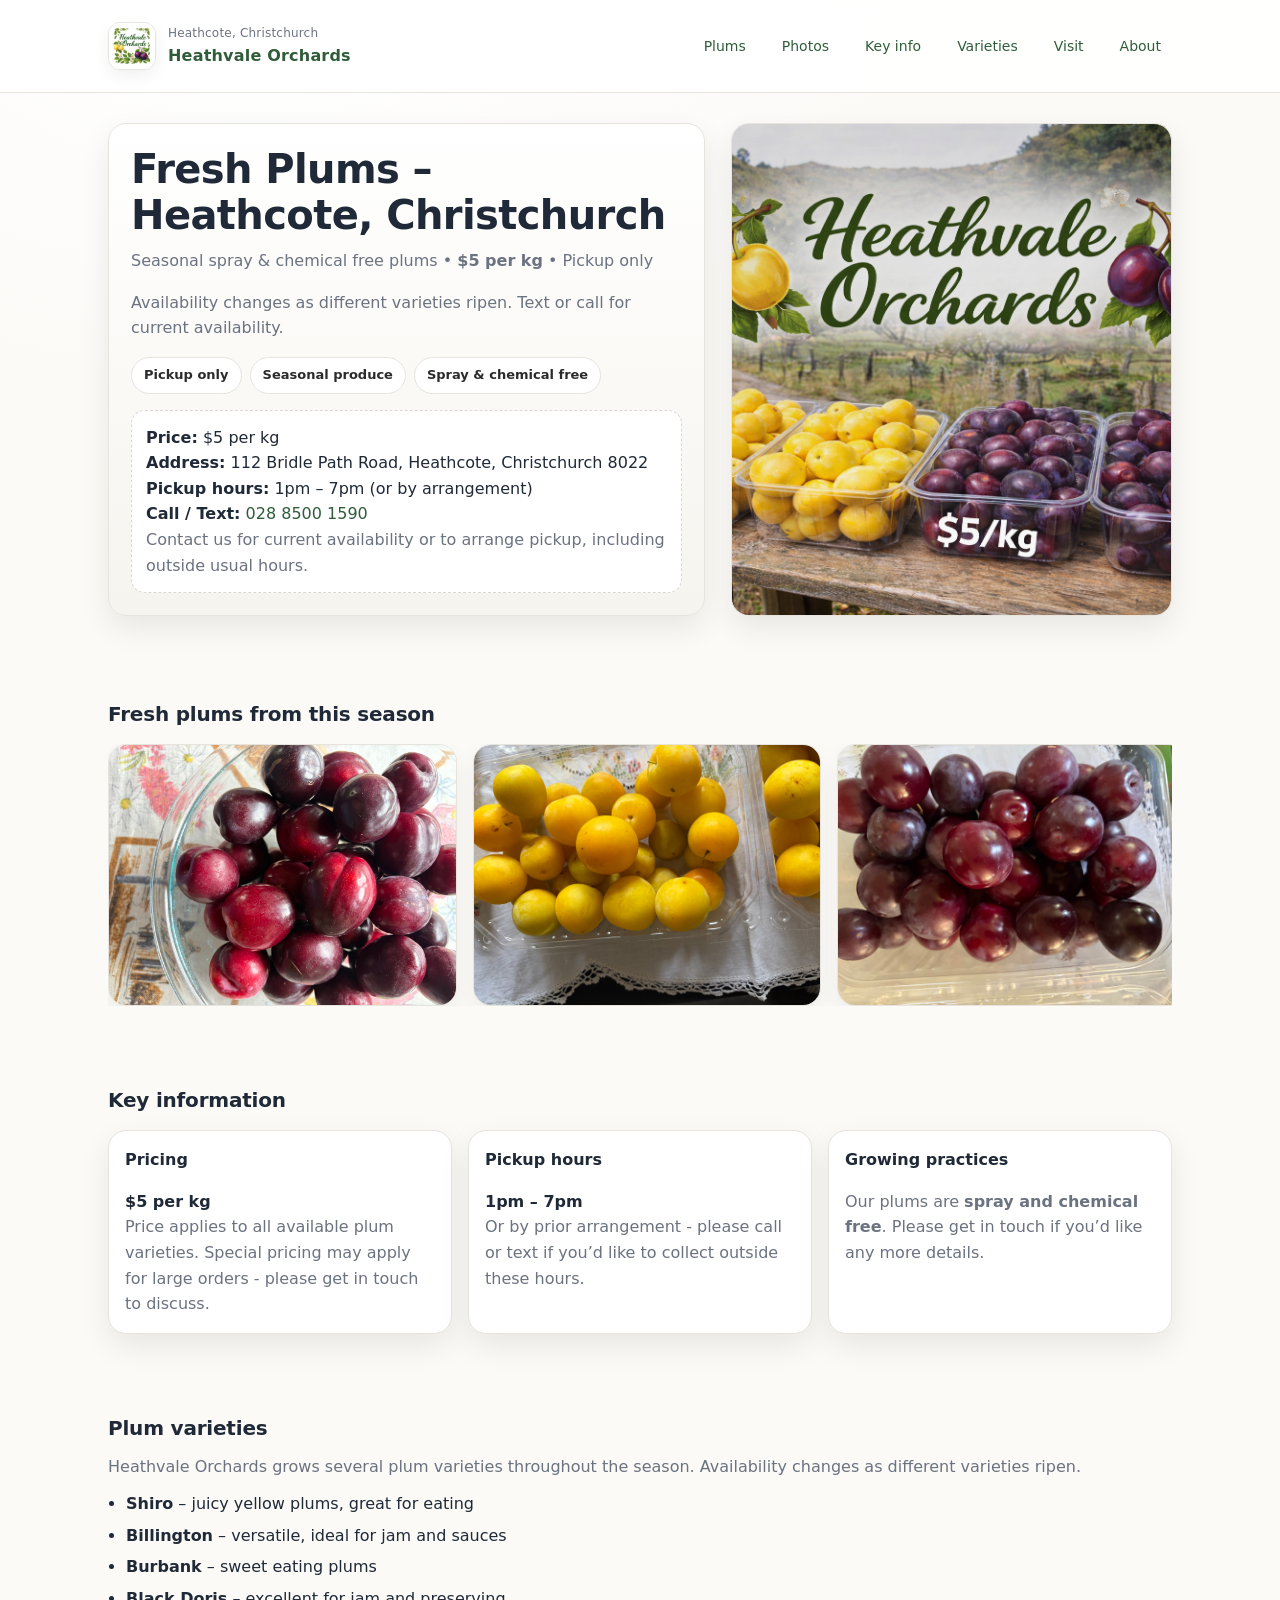
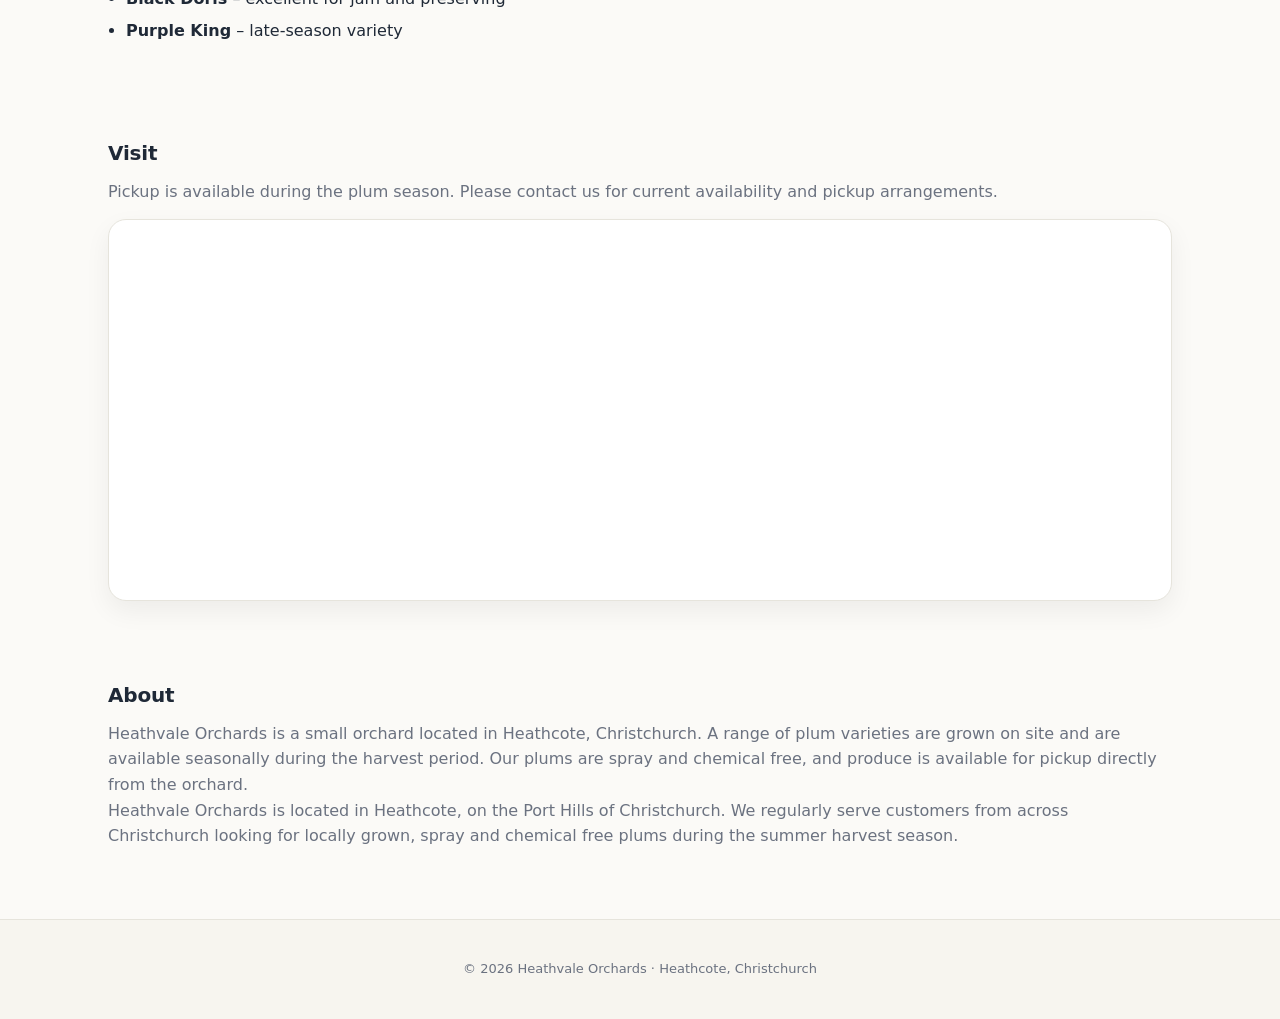
==== commit dc0f22f0: "Correct another typo" ====
--- a/index.html
+++ b/index.html
@@ -40,7 +40,7 @@
     "@type": "LocalBusiness",
     "name": "Heathvale Orchards",
     "url": "https://nicolebenfell.github.io/heathvale-orchards/",
-    "telephone": "+64288501590",
+    "telephone": "+642885001590",
     "image": [
       "https://nicolebenfell.github.io/heathvale-orchards/images/heathcote-plums-yellow.jpeg",
       "https://nicolebenfell.github.io/heathvale-orchards/images/heathcote-plums-purple.jpeg",
@@ -135,7 +135,7 @@
             <div><strong>Price:</strong> $5 per kg</div>
             <div><strong>Address:</strong> 112 Bridle Path Road, Heathcote, Christchurch 8022</div>
             <div><strong>Pickup hours:</strong> 1pm – 7pm (or by arrangement)</div>
-            <div><strong>Call / Text:</strong> <a href="tel:+64288501590">028 850 1590</a></div>
+            <div><strong>Call / Text:</strong> <a href="tel:+642885001590">028 8500 1590</a></div>
             <div class="muted">
               Contact us for current availability or to arrange pickup, including outside usual hours.
             </div>
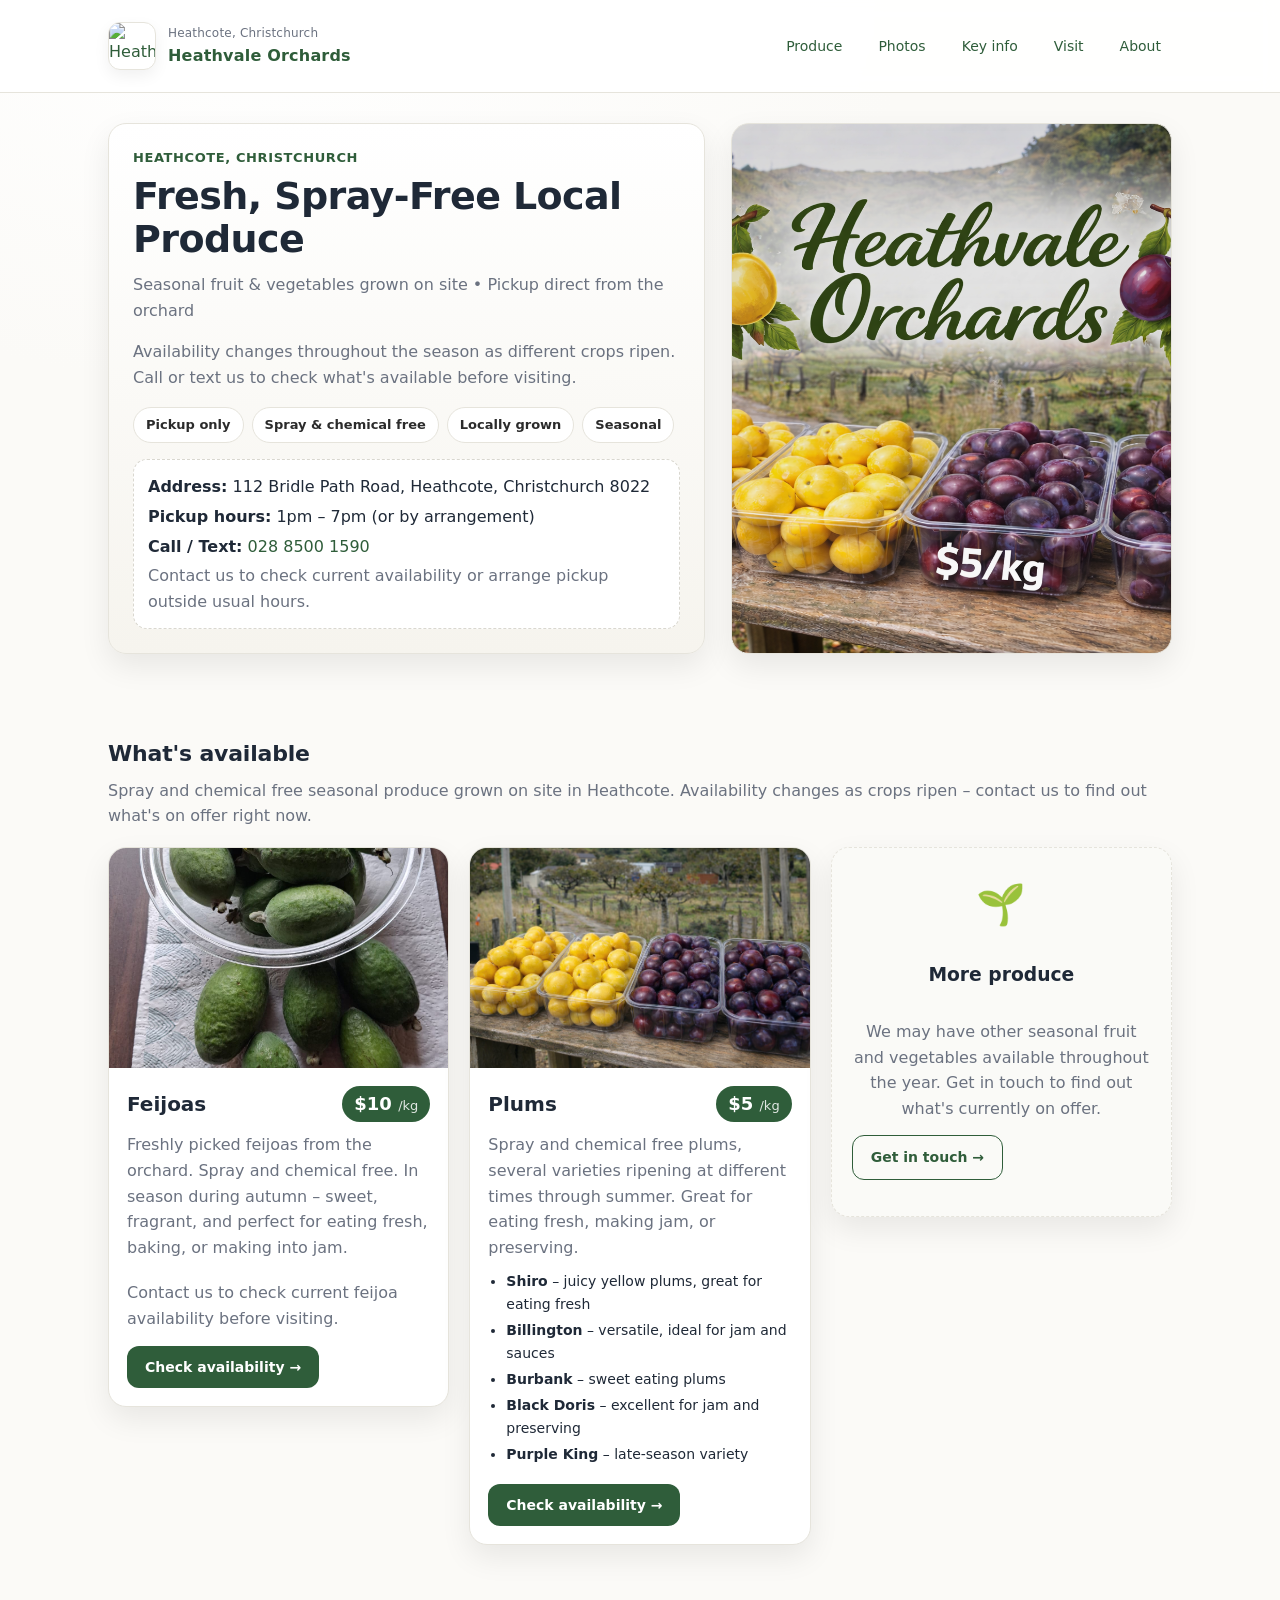
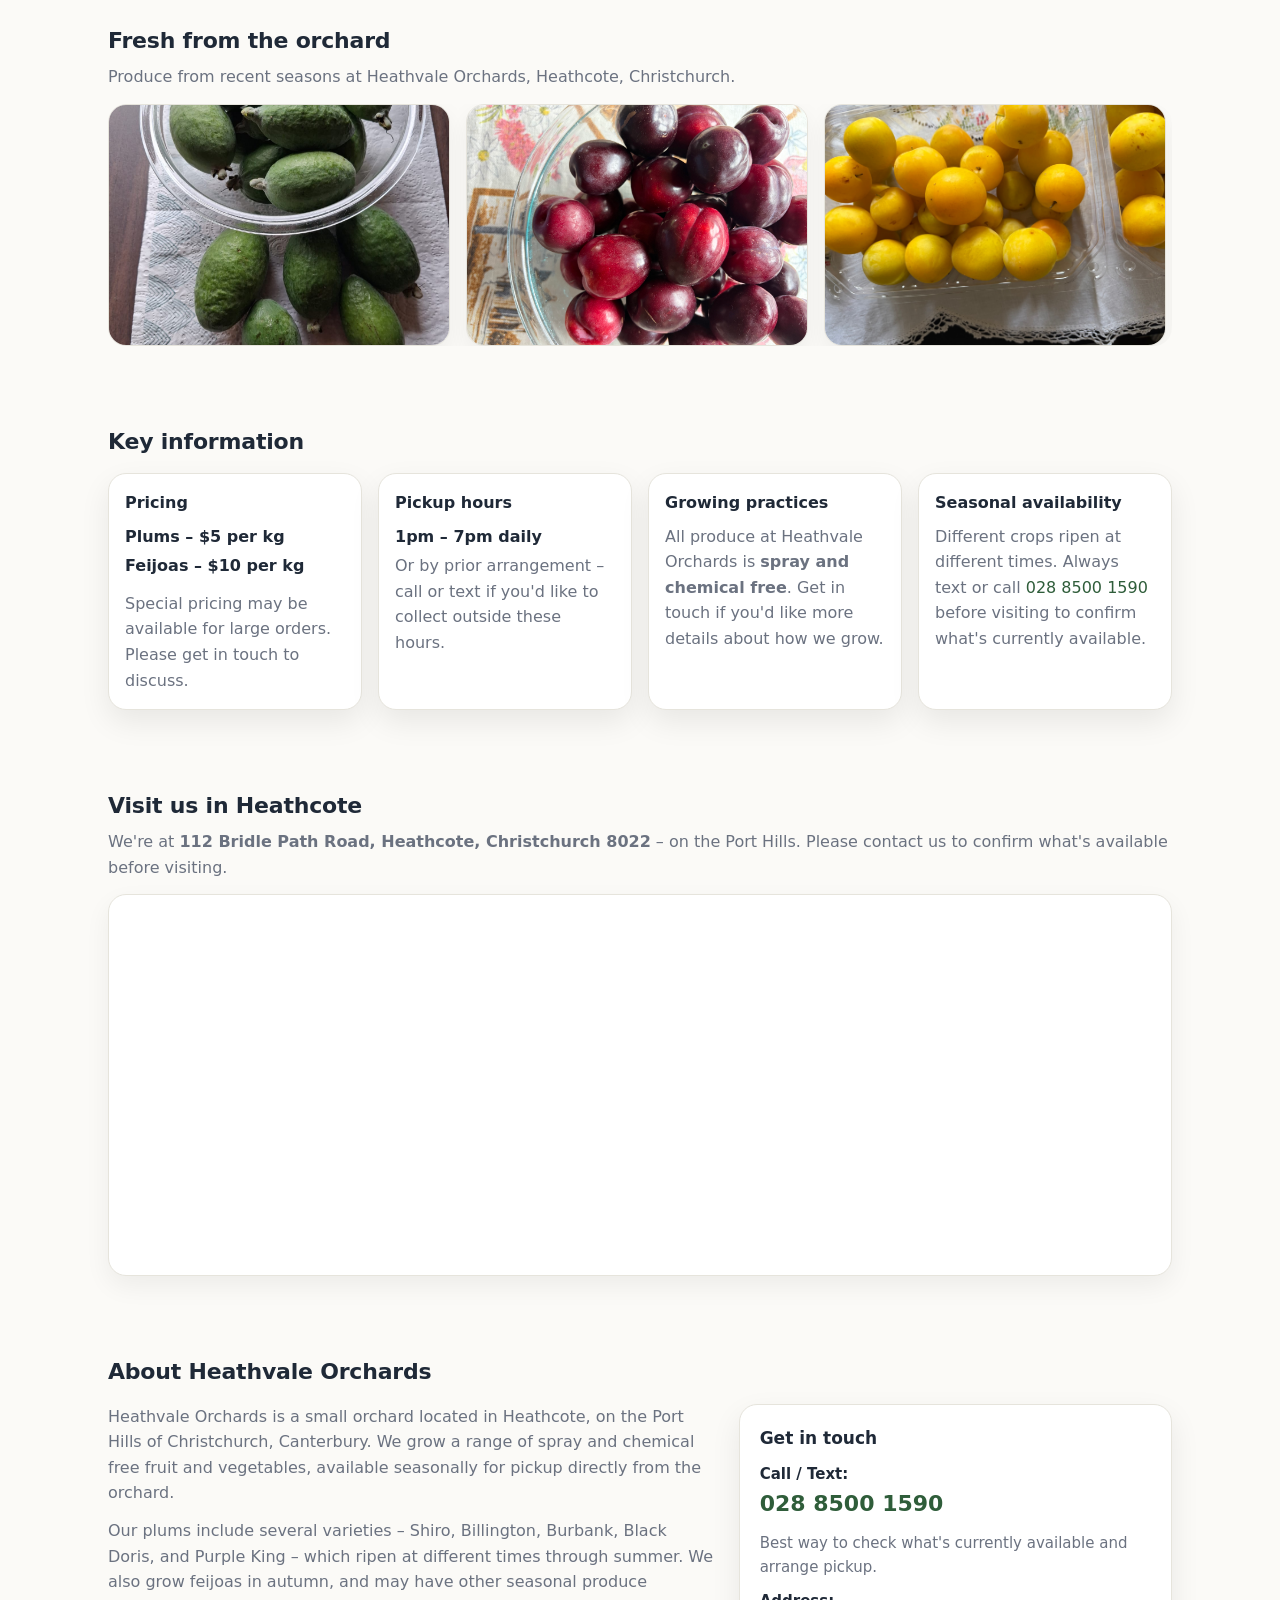
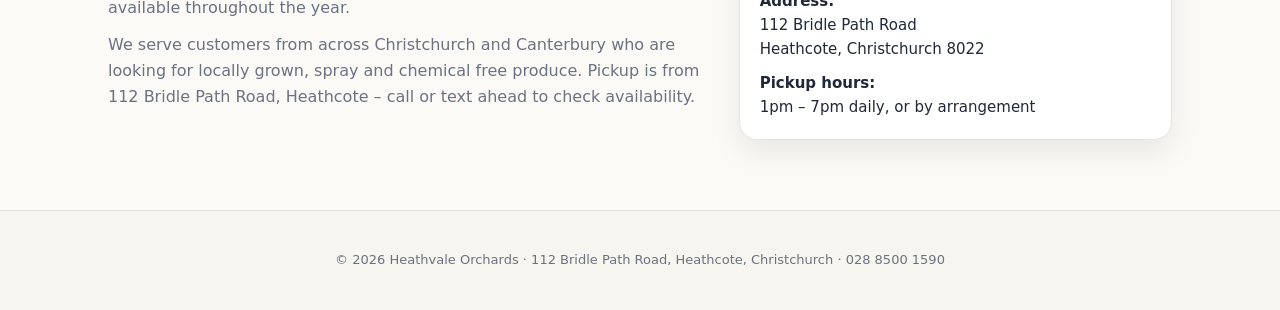
==== commit 628dfd35: "Include feijoas" ====
--- a/index.html
+++ b/index.html
@@ -4,8 +4,9 @@
   <meta charset="utf-8" />
   <meta name="viewport" content="width=device-width, initial-scale=1" />
 
-  <title>Plums in Christchurch (Heathcote) | Heathvale Orchards</title>
-  <meta name="description" content="Plums in Heathcote, Christchurch – seasonal spray and chemical free plums for pickup. $5 per kg. Check current availability, photos, pickup hours and varieties." />
+  <title>Fresh Local Produce – Heathcote, Christchurch | Heathvale Orchards</title>
+  <meta name="description" content="Spray and chemical free seasonal produce from Heathvale Orchards, Heathcote, Christchurch. Plums from $5/kg, feijoas $10/kg. Pickup 1pm–7pm. Call 028 8500 1590." />
+  <meta name="keywords" content="fresh produce Christchurch, feijoas Christchurch, plums Christchurch, Heathcote orchard, spray free fruit, local fruit pickup, seasonal produce Canterbury, feijoas Heathcote, plums Heathcote" />
   <meta name="robots" content="index, follow" />
   <meta name="theme-color" content="#2f3a2f" />
   <meta name="google-site-verification" content="XyTMmd46MUvHO_OSD6NsDwber6YKcpLWn3EEOzX8oT8" />
@@ -16,24 +17,25 @@
   <link rel="icon" href="favicon.ico" sizes="any">
   <link rel="icon" href="favicon.svg" type="image/svg+xml">
   <link rel="apple-touch-icon" href="apple-touch-icon.png">
-
-  <!-- Social preview (Open Graph) -->
+  <link rel="manifest" href="site.webmanifest">
+
+  <!-- Open Graph -->
   <meta property="og:type" content="website" />
-  <meta property="og:title" content="Plums in Christchurch (Heathcote) | Heathvale Orchards" />
-  <meta property="og:description" content="Seasonal spray and chemical free plums for pickup in Heathcote, Christchurch. $5 per kg. Pickup 1pm–7pm or by arrangement." />
+  <meta property="og:title" content="Fresh Local Produce – Heathcote, Christchurch | Heathvale Orchards" />
+  <meta property="og:description" content="Spray and chemical free seasonal produce from Heathvale Orchards in Heathcote. Plums $5/kg, feijoas $10/kg. Pickup 1pm–7pm or by arrangement." />
   <meta property="og:url" content="https://nicolebenfell.github.io/heathvale-orchards/" />
   <meta property="og:image" content="https://nicolebenfell.github.io/heathvale-orchards/images/heathcote-plums-mixed.png" />
   <meta property="og:locale" content="en_NZ" />
 
   <!-- Twitter -->
   <meta name="twitter:card" content="summary_large_image" />
-  <meta name="twitter:title" content="Plums in Christchurch (Heathcote) | Heathvale Orchards" />
-  <meta name="twitter:description" content="Seasonal spray and chemical free plums for pickup in Heathcote, Christchurch. $5 per kg. Pickup 1pm–7pm or by arrangement." />
+  <meta name="twitter:title" content="Fresh Local Produce – Heathcote, Christchurch | Heathvale Orchards" />
+  <meta name="twitter:description" content="Spray and chemical free seasonal produce from Heathvale Orchards in Heathcote. Plums $5/kg, feijoas $10/kg." />
   <meta name="twitter:image" content="https://nicolebenfell.github.io/heathvale-orchards/images/heathcote-plums-mixed.png" />
 
   <link rel="stylesheet" href="style.css" />
 
-  <!-- Structured data -->
+  <!-- Structured data: LocalBusiness -->
   <script type="application/ld+json">
   {
     "@context": "https://schema.org",
@@ -44,14 +46,16 @@
     "image": [
       "https://nicolebenfell.github.io/heathvale-orchards/images/heathcote-plums-yellow.jpeg",
       "https://nicolebenfell.github.io/heathvale-orchards/images/heathcote-plums-purple.jpeg",
-      "https://nicolebenfell.github.io/heathvale-orchards/images/heathcote-plums-mixed.png"
+      "https://nicolebenfell.github.io/heathvale-orchards/images/heathcote-plums-mixed.png",
+      "https://nicolebenfell.github.io/heathvale-orchards/images/feijoa.jpeg"
     ],
-    "description": "Seasonal spray and chemical free plums in Heathcote, Christchurch for local pickup during harvest season. $5 per kg.",
+    "description": "Spray and chemical free seasonal produce from a small orchard in Heathcote, Christchurch. Plums, feijoas, and other fruit available for local pickup during harvest season.",
     "address": {
       "@type": "PostalAddress",
       "streetAddress": "112 Bridle Path Road",
       "addressLocality": "Heathcote",
       "addressRegion": "Canterbury",
+      "postalCode": "8022",
       "addressCountry": "NZ"
     },
     "geo": {
@@ -70,13 +74,72 @@
         "closes": "19:00"
       }
     ],
-    "areaServed": "Christchurch",
-    "makesOffer": {
-      "@type": "Offer",
-      "price": "5.00",
-      "priceCurrency": "NZD",
-      "description": "Plums - $5 per kg (pickup only, seasonal availability)."
+    "areaServed": {
+      "@type": "City",
+      "name": "Christchurch"
+    },
+    "hasOfferCatalog": {
+      "@type": "OfferCatalog",
+      "name": "Seasonal Produce",
+      "itemListElement": [
+        {
+          "@type": "Offer",
+          "itemOffered": { "@type": "Product", "name": "Plums", "description": "Spray and chemical free plums – Shiro, Black Doris, Burbank, Billington and Purple King varieties." },
+          "price": "5.00",
+          "priceCurrency": "NZD",
+          "priceSpecification": { "@type": "UnitPriceSpecification", "price": "5.00", "priceCurrency": "NZD", "unitText": "kg" }
+        },
+        {
+          "@type": "Offer",
+          "itemOffered": { "@type": "Product", "name": "Feijoas", "description": "Spray and chemical free feijoas, freshly picked from the orchard in autumn." },
+          "price": "10.00",
+          "priceCurrency": "NZD",
+          "priceSpecification": { "@type": "UnitPriceSpecification", "price": "10.00", "priceCurrency": "NZD", "unitText": "kg" }
+        }
+      ]
     }
+  }
+  </script>
+
+  <!-- Structured data: FAQPage for rich results -->
+  <script type="application/ld+json">
+  {
+    "@context": "https://schema.org",
+    "@type": "FAQPage",
+    "mainEntity": [
+      {
+        "@type": "Question",
+        "name": "Where can I buy fresh feijoas and plums in Christchurch?",
+        "acceptedAnswer": {
+          "@type": "Answer",
+          "text": "Heathvale Orchards at 112 Bridle Path Road, Heathcote, Christchurch sells spray and chemical free feijoas ($10/kg) and plums ($5/kg) for pickup during harvest season. Pickup hours are 1pm–7pm daily, or by arrangement. Call or text 028 8500 1590 to check availability."
+        }
+      },
+      {
+        "@type": "Question",
+        "name": "Are the fruit and vegetables spray free?",
+        "acceptedAnswer": {
+          "@type": "Answer",
+          "text": "Yes. All produce at Heathvale Orchards is spray and chemical free."
+        }
+      },
+      {
+        "@type": "Question",
+        "name": "How much does the produce cost?",
+        "acceptedAnswer": {
+          "@type": "Answer",
+          "text": "Plums are $5 per kg. Feijoas are $10 per kg. Special pricing may be available for large orders – please get in touch."
+        }
+      },
+      {
+        "@type": "Question",
+        "name": "When is the produce available?",
+        "acceptedAnswer": {
+          "@type": "Answer",
+          "text": "Availability changes throughout the year as different crops ripen. Plums are generally available in summer, feijoas in autumn. Text or call 028 8500 1590 before visiting to confirm what's currently available."
+        }
+      }
+    ]
   }
   </script>
 </head>
@@ -85,18 +148,16 @@
   <header class="site-header">
     <div class="wrap header-inner">
       <a class="brand" href="#top" aria-label="Heathvale Orchards home">
-        <img src="Logo.png" alt="Heathvale Orchards logo" class="logo" />
+        <img src="logo.png" alt="Heathvale Orchards logo" class="logo" width="48" height="48" />
         <div class="brand-text">
           <div class="brand-top">Heathcote, Christchurch</div>
           <div class="brand-name">Heathvale Orchards</div>
         </div>
       </a>
-
       <nav class="nav" aria-label="Site navigation">
-        <a href="#plums">Plums</a>
+        <a href="#produce">Produce</a>
         <a href="#photos">Photos</a>
         <a href="#info">Key info</a>
-        <a href="#varieties">Varieties</a>
         <a href="#visit">Visit</a>
         <a href="#about">About</a>
       </nav>
@@ -104,174 +165,205 @@
   </header>
 
   <main id="top">
-   <!-- <section class="wrap section">
-      <div class="season-banner">
-        <strong>Plum update:</strong> We are currently sold out.
-        Black Doris and Purple King plums are slow to ripen due to the recent weather.
-        Please check back soon or contact us for updates.
-      </div>
-    </section> -->
-
-    <section class="hero" id="plums">
+
+    <!-- HERO -->
+    <section class="hero" id="produce">
       <div class="wrap hero-grid">
         <div class="hero-text">
-          <h1>Fresh Plums – Heathcote, Christchurch</h1>
-
+          <p class="hero-eyebrow">Heathcote, Christchurch</p>
+          <h1>Fresh, Spray&#8209;Free Local Produce</h1>
           <p class="subtitle">
-            Seasonal spray &amp; chemical free plums • <strong>$5 per kg</strong> • Pickup only
-          </p>
-
+            Seasonal fruit &amp; vegetables grown on site &bull; Pickup direct from the orchard
+          </p>
           <p class="muted">
-            Availability changes as different varieties ripen. Text or call for current availability.
-          </p>
-
+            Availability changes throughout the season as different crops ripen.
+            Call or text us to check what's available before visiting.
+          </p>
           <div class="tags" role="list" aria-label="Highlights">
             <span role="listitem">Pickup only</span>
-            <span role="listitem">Seasonal produce</span>
             <span role="listitem">Spray &amp; chemical free</span>
-          </div>
-
+            <span role="listitem">Locally grown</span>
+            <span role="listitem">Seasonal</span>
+          </div>
           <div class="contact-box" id="contact">
-            <div><strong>Price:</strong> $5 per kg</div>
             <div><strong>Address:</strong> 112 Bridle Path Road, Heathcote, Christchurch 8022</div>
             <div><strong>Pickup hours:</strong> 1pm – 7pm (or by arrangement)</div>
             <div><strong>Call / Text:</strong> <a href="tel:+642885001590">028 8500 1590</a></div>
-            <div class="muted">
-              Contact us for current availability or to arrange pickup, including outside usual hours.
+            <div class="muted">Contact us to check current availability or arrange pickup outside usual hours.</div>
+          </div>
+        </div>
+        <div class="hero-image" role="img" aria-label="Fresh produce from Heathvale Orchards, Heathcote"></div>
+      </div>
+    </section>
+
+    <!-- WHAT'S AVAILABLE -->
+    <section class="wrap section" id="available">
+      <h2>What's available</h2>
+      <p class="muted">Spray and chemical free seasonal produce grown on site in Heathcote. Availability changes as crops ripen – contact us to find out what's on offer right now.</p>
+
+      <div class="produce-grid">
+
+        <!-- FEIJOAS -->
+        <article class="produce-card" id="feijoas">
+          <div class="produce-card-img feijoas-img" role="img" aria-label="Fresh feijoas from Heathvale Orchards"></div>
+          <div class="produce-card-body">
+            <div class="produce-card-header">
+              <h3>Feijoas</h3>
+              <span class="price-badge">$10 <span class="per">/kg</span></span>
             </div>
-          </div>
-        </div>
-
-        <div class="hero-image" aria-label="Plums from Heathvale Orchards"></div>
-      </div>
-    </section>
-
-    <!-- PHOTOS: smooth continuous scroll -->
+            <p class="muted">Freshly picked feijoas from the orchard. Spray and chemical free. In season during autumn – sweet, fragrant, and perfect for eating fresh, baking, or making into jam.</p>
+            <p class="muted" style="margin-top:10px;">Contact us to check current feijoa availability before visiting.</p>
+            <a href="tel:+642885001590" class="btn">Check availability →</a>
+          </div>
+        </article>
+
+        <!-- PLUMS -->
+        <article class="produce-card" id="plums">
+          <div class="produce-card-img plums-img" role="img" aria-label="Fresh plums from Heathvale Orchards"></div>
+          <div class="produce-card-body">
+            <div class="produce-card-header">
+              <h3>Plums</h3>
+              <span class="price-badge">$5 <span class="per">/kg</span></span>
+            </div>
+            <p class="muted">Spray and chemical free plums, several varieties ripening at different times through summer. Great for eating fresh, making jam, or preserving.</p>
+            <ul class="variety-list">
+              <li><strong>Shiro</strong> – juicy yellow plums, great for eating fresh</li>
+              <li><strong>Billington</strong> – versatile, ideal for jam and sauces</li>
+              <li><strong>Burbank</strong> – sweet eating plums</li>
+              <li><strong>Black Doris</strong> – excellent for jam and preserving</li>
+              <li><strong>Purple King</strong> – late-season variety</li>
+            </ul>
+            <a href="tel:+642885001590" class="btn">Check availability →</a>
+          </div>
+        </article>
+
+        <!-- MORE PRODUCE -->
+        <article class="produce-card produce-card--more">
+          <div class="produce-card-body produce-card-body--center">
+            <div class="more-icon" aria-hidden="true">🌱</div>
+            <h3>More produce</h3>
+            <p class="muted">We may have other seasonal fruit and vegetables available throughout the year. Get in touch to find out what's currently on offer.</p>
+            <a href="tel:+642885001590" class="btn btn--outline">Get in touch →</a>
+          </div>
+        </article>
+
+      </div>
+    </section>
+
+    <!-- PHOTO GALLERY -->
     <section class="wrap section" id="photos">
-      <h2>Fresh plums from this season</h2>
-
-      <div class="gallery carousel marquee" id="carousel" aria-label="Plum photos">
+      <h2>Fresh from the orchard</h2>
+      <p class="muted">Produce from recent seasons at Heathvale Orchards, Heathcote, Christchurch.</p>
+      <div class="gallery marquee" aria-label="Produce photos">
         <div class="marquee-track" id="marqueeTrack">
           <!-- Set A -->
           <figure class="photo marquee-item">
-            <img src="images/heathcote-plums-black-dorris.jpeg" alt="Black dorris plums" />
-          </figure>
-          <figure class="photo marquee-item">
-            <img src="images/heathcote-plums-yellow.jpeg" alt="Yellow plums in punnets" />
-          </figure>
-          <figure class="photo marquee-item">
-            <img src="images/heathcote-plums-purple.jpeg" alt="Purple plums in punnets" />
-          </figure>
-          <figure class="photo marquee-item">
-            <img src="images/heathcote-plums-mixed.png" alt="Mixed plums" />
-          </figure>
-          <figure class="photo marquee-item">
-            <img src="images/heathcote-plums-black-dorris-2.png" alt="Black Dorris plums" />
-          </figure>
-
+            <img src="images/feijoa.jpeg" alt="Fresh feijoas – Heathvale Orchards, Heathcote Christchurch" loading="lazy" width="400" height="260" />
+          </figure>
+          <figure class="photo marquee-item">
+            <img src="images/heathcote-plums-black-dorris.jpeg" alt="Black Doris plums – Heathvale Orchards, Heathcote" loading="lazy" width="400" height="260" />
+          </figure>
+          <figure class="photo marquee-item">
+            <img src="images/heathcote-plums-yellow.jpeg" alt="Yellow Shiro plums in punnets" loading="lazy" width="400" height="260" />
+          </figure>
+          <figure class="photo marquee-item">
+            <img src="images/heathcote-plums-purple.jpeg" alt="Purple plums from Heathcote orchard" loading="lazy" width="400" height="260" />
+          </figure>
+          <figure class="photo marquee-item">
+            <img src="images/heathcote-plums-mixed.png" alt="Mixed plums – yellow and purple varieties" loading="lazy" width="400" height="260" />
+          </figure>
+          <figure class="photo marquee-item">
+            <img src="images/heathcote-plums-black-dorris-2.png" alt="Black Doris plums ready for pickup" loading="lazy" width="400" height="260" />
+          </figure>
           <!-- Set B (duplicate for seamless looping) -->
-          <figure class="photo marquee-item" aria-hidden="true">
-            <img src="images/heathcote-plums-black-dorris.jpeg" alt="" />
-          </figure>
-          <figure class="photo marquee-item" aria-hidden="true">
-            <img src="images/heathcote-plums-yellow.jpeg" alt="" />
-          </figure>
-          <figure class="photo marquee-item" aria-hidden="true">
-            <img src="images/heathcote-plums-purple.jpeg" alt="" />
-          </figure>
-          <figure class="photo marquee-item" aria-hidden="true">
-            <img src="images/heathcote-plums-mixed.png" alt="" />
-          </figure>
-          <figure class="photo marquee-item" aria-hidden="true">
-            <img src="images/heathcote-plums-black-dorris-2.png" alt="" />
-          </figure>
-        </div>
-      </div>
-    </section>
-
+          <figure class="photo marquee-item" aria-hidden="true"><img src="images/feijoa.jpeg" alt="" loading="lazy" width="400" height="260" /></figure>
+          <figure class="photo marquee-item" aria-hidden="true"><img src="images/heathcote-plums-black-dorris.jpeg" alt="" loading="lazy" width="400" height="260" /></figure>
+          <figure class="photo marquee-item" aria-hidden="true"><img src="images/heathcote-plums-yellow.jpeg" alt="" loading="lazy" width="400" height="260" /></figure>
+          <figure class="photo marquee-item" aria-hidden="true"><img src="images/heathcote-plums-purple.jpeg" alt="" loading="lazy" width="400" height="260" /></figure>
+          <figure class="photo marquee-item" aria-hidden="true"><img src="images/heathcote-plums-mixed.png" alt="" loading="lazy" width="400" height="260" /></figure>
+          <figure class="photo marquee-item" aria-hidden="true"><img src="images/heathcote-plums-black-dorris-2.png" alt="" loading="lazy" width="400" height="260" /></figure>
+        </div>
+      </div>
+    </section>
+
+    <!-- KEY INFO -->
     <section class="wrap section" id="info">
       <h2>Key information</h2>
       <div class="info-grid">
         <div class="info-card">
           <h3>Pricing</h3>
-          <p><strong>$5 per kg</strong></p>
-          <p class="muted">
-            Price applies to all available plum varieties.
-            Special pricing may apply for large orders - please get in touch to discuss.
-          </p>
-        </div>
-
+          <p><strong>Plums – $5 per kg</strong></p>
+          <p><strong>Feijoas – $10 per kg</strong></p>
+          <p class="muted" style="margin-top:8px;">Special pricing may be available for large orders. Please get in touch to discuss.</p>
+        </div>
         <div class="info-card">
           <h3>Pickup hours</h3>
-          <p><strong>1pm – 7pm</strong></p>
-          <p class="muted">
-            Or by prior arrangement - please call or text if you’d like to collect outside these hours.
-          </p>
-        </div>
-
+          <p><strong>1pm – 7pm daily</strong></p>
+          <p class="muted">Or by prior arrangement – call or text if you'd like to collect outside these hours.</p>
+        </div>
         <div class="info-card">
           <h3>Growing practices</h3>
-          <p class="muted">
-            Our plums are <strong>spray and chemical free</strong>.
-            Please get in touch if you’d like any more details.
-          </p>
-        </div>
-      </div>
-    </section>
-
-    <section id="varieties" class="wrap section">
-      <h2>Plum varieties</h2>
+          <p class="muted">All produce at Heathvale Orchards is <strong>spray and chemical free</strong>. Get in touch if you'd like more details about how we grow.</p>
+        </div>
+        <div class="info-card">
+          <h3>Seasonal availability</h3>
+          <p class="muted">Different crops ripen at different times. Always text or call <a href="tel:+642885001590">028 8500 1590</a> before visiting to confirm what's currently available.</p>
+        </div>
+      </div>
+    </section>
+
+    <!-- VISIT / MAP -->
+    <section class="wrap section" id="visit">
+      <h2>Visit us in Heathcote</h2>
       <p class="muted">
-        Heathvale Orchards grows several plum varieties throughout the season.
-        Availability changes as different varieties ripen.
-      </p>
-      <ul class="varieties">
-        <li><strong>Shiro</strong> – juicy yellow plums, great for eating</li>
-        <li><strong>Billington</strong> – versatile, ideal for jam and sauces</li>
-        <li><strong>Burbank</strong> – sweet eating plums</li>
-        <li><strong>Black Doris</strong> – excellent for jam and preserving</li>
-        <li><strong>Purple King</strong> – late-season variety</li>
-      </ul>
-    </section>
-
-    <section class="wrap section" id="visit">
-      <h2>Visit</h2>
-      <p class="muted">
-        Pickup is available during the plum season. Please contact us for current
-        availability and pickup arrangements.
+        We're at <strong>112 Bridle Path Road, Heathcote, Christchurch 8022</strong> – on the Port Hills.
+        Please contact us to confirm what's available before visiting.
       </p>
       <div class="map">
         <iframe
           loading="lazy"
           referrerpolicy="no-referrer-when-downgrade"
           src="https://www.google.com/maps?q=Heathvale%20Orchards%2C%20112%20Bridle%20Path%20Road%2C%20Heathcote%2C%20Christchurch&output=embed"
-          title="Heathvale Orchards map">
+          title="Map showing Heathvale Orchards at 112 Bridle Path Road, Heathcote, Christchurch">
         </iframe>
       </div>
     </section>
 
+    <!-- ABOUT -->
     <section class="wrap section" id="about">
-      <h2>About</h2>
-      <p class="muted">
-        Heathvale Orchards is a small orchard located in Heathcote, Christchurch.
-        A range of plum varieties are grown on site and are available seasonally
-        during the harvest period. Our plums are spray and chemical free, and produce
-        is available for pickup directly from the orchard.
-      </p>
-      <p class="muted">
-        Heathvale Orchards is located in Heathcote, on the Port Hills of Christchurch.
-        We regularly serve customers from across Christchurch looking for locally grown,
-        spray and chemical free plums during the summer harvest season.
-      </p>
-    </section>
+      <h2>About Heathvale Orchards</h2>
+      <div class="about-grid">
+        <div>
+          <p class="muted">
+            Heathvale Orchards is a small orchard located in Heathcote, on the Port Hills of Christchurch, Canterbury.
+            We grow a range of spray and chemical free fruit and vegetables, available seasonally for pickup directly from the orchard.
+          </p>
+          <p class="muted">
+            Our plums include several varieties – Shiro, Billington, Burbank, Black Doris, and Purple King – which ripen at different times through summer.
+            We also grow feijoas in autumn, and may have other seasonal produce available throughout the year.
+          </p>
+          <p class="muted">
+            We serve customers from across Christchurch and Canterbury who are looking for locally grown, spray and chemical free produce.
+            Pickup is from 112 Bridle Path Road, Heathcote – call or text ahead to check availability.
+          </p>
+        </div>
+        <div class="about-contact-card">
+          <h3>Get in touch</h3>
+          <p><strong>Call / Text:</strong><br><a href="tel:+642885001590" class="big-link">028 8500 1590</a></p>
+          <p class="muted">Best way to check what's currently available and arrange pickup.</p>
+          <p><strong>Address:</strong><br>112 Bridle Path Road<br>Heathcote, Christchurch 8022</p>
+          <p><strong>Pickup hours:</strong><br>1pm – 7pm daily, or by arrangement</p>
+        </div>
+      </div>
+    </section>
+
   </main>
 
   <footer class="footer">
-    <p>© <span id="year"></span> Heathvale Orchards · Heathcote, Christchurch</p>
+    <p>© <span id="year"></span> Heathvale Orchards &middot; 112 Bridle Path Road, Heathcote, Christchurch &middot; <a href="tel:+642885001590">028 8500 1590</a></p>
   </footer>
 
   <script>
-    // Footer year
     document.getElementById("year").textContent = new Date().getFullYear();
   </script>
 </body>
--- a/style.css
+++ b/style.css
@@ -1,42 +1,42 @@
-:root{
-  --bg:#fbfaf7;
-  --card:#ffffff;
-  --text:#1f2937;
-  --muted:#6b7280;
-  --accent:#2f5d3a;
-  --accent2:#7a5c2e;
-  --line:#e6e4dc;
+:root {
+  --bg: #fbfaf7;
+  --card: #ffffff;
+  --text: #1f2937;
+  --muted: #6b7280;
+  --accent: #2f5d3a;
+  --accent2: #7a5c2e;
+  --line: #e6e4dc;
   --shadow: 0 12px 30px rgba(0,0,0,.08);
   --radius: 18px;
 }
 
-*{ box-sizing:border-box; }
-
-html{ scroll-behavior:smooth; }
-
-body{
-  margin:0;
+* { box-sizing: border-box; }
+
+html { scroll-behavior: smooth; }
+
+body {
+  margin: 0;
   font-family: system-ui, -apple-system, Segoe UI, Roboto, sans-serif;
   background: radial-gradient(1200px 700px at 20% 0%, #ffffff 0%, var(--bg) 55%);
   color: var(--text);
   line-height: 1.6;
 }
 
-a{
+a {
   color: var(--accent);
-  text-decoration:none;
-}
-
-a:hover{ text-decoration:underline; }
-
-.wrap{
+  text-decoration: none;
+}
+
+a:hover { text-decoration: underline; }
+
+.wrap {
   max-width: 1100px;
   margin: 0 auto;
   padding: 22px 18px;
 }
 
-/* HEADER */
-.site-header{
+/* ── HEADER ── */
+.site-header {
   position: sticky;
   top: 0;
   z-index: 20;
@@ -45,23 +45,23 @@
   border-bottom: 1px solid var(--line);
 }
 
-.header-inner{
-  display:flex;
-  align-items:center;
-  justify-content:space-between;
+.header-inner {
+  display: flex;
+  align-items: center;
+  justify-content: space-between;
   gap: 16px;
 }
 
-.brand{
-  display:flex;
-  align-items:center;
+.brand {
+  display: flex;
+  align-items: center;
   gap: 12px;
   min-width: 220px;
 }
 
-.brand:hover{ text-decoration:none; }
-
-.logo{
+.brand:hover { text-decoration: none; }
+
+.logo {
   height: 48px;
   width: 48px;
   object-fit: contain;
@@ -71,79 +71,88 @@
   box-shadow: 0 6px 16px rgba(0,0,0,.06);
 }
 
-.brand-text{ display:flex; flex-direction:column; }
-.brand-top{
+.brand-text { display: flex; flex-direction: column; }
+
+.brand-top {
   font-size: 12px;
   color: var(--muted);
-  letter-spacing:.2px;
-}
-.brand-name{
+  letter-spacing: .2px;
+}
+
+.brand-name {
   font-weight: 800;
-  letter-spacing:.2px;
-}
-
-.nav{
-  display:flex;
+  letter-spacing: .2px;
+}
+
+.nav {
+  display: flex;
   gap: 14px;
-  align-items:center;
-  flex-wrap:wrap;
-}
-
-.nav a{
+  align-items: center;
+  flex-wrap: wrap;
+}
+
+.nav a {
   font-size: 14px;
   padding: 8px 10px;
   border-radius: 12px;
   border: 1px solid transparent;
 }
 
-.nav a:hover{
-  text-decoration:none;
+.nav a:hover {
+  text-decoration: none;
   border-color: var(--line);
   background: #ffffff;
 }
 
-/* HERO */
-.hero{
-  padding: 8px 0 4px;
-}
-
-.hero-grid{
-  display:grid;
+/* ── HERO ── */
+.hero { padding: 8px 0 4px; }
+
+.hero-grid {
+  display: grid;
   grid-template-columns: 1.15fr 0.85fr;
   gap: 26px;
   align-items: stretch;
 }
 
-.hero-text{
+.hero-text {
   background: linear-gradient(180deg, #ffffff, #f6f4ee);
   border: 1px solid var(--line);
   border-radius: var(--radius);
-  padding: 22px;
+  padding: 24px;
   box-shadow: var(--shadow);
 }
 
-.hero-text h1{
+.hero-eyebrow {
+  margin: 0 0 6px;
+  font-size: 13px;
+  font-weight: 600;
+  color: var(--accent);
+  text-transform: uppercase;
+  letter-spacing: .6px;
+}
+
+.hero-text h1 {
   margin: 0 0 10px;
-  font-size: 40px;
+  font-size: 38px;
   letter-spacing: -0.6px;
   line-height: 1.15;
 }
 
-.subtitle{
+.subtitle {
   margin: 0 0 14px;
   color: var(--muted);
   max-width: 56ch;
 }
 
-.tags{
-  display:flex;
-  flex-wrap:wrap;
+.tags {
+  display: flex;
+  flex-wrap: wrap;
   gap: 8px;
   margin: 8px 0 16px;
 }
 
-.tags span{
-  background:#ffffff;
+.tags span {
+  background: #ffffff;
   border: 1px solid var(--line);
   padding: 7px 12px;
   border-radius: 999px;
@@ -152,16 +161,19 @@
   color: #2b2b2b;
 }
 
-.contact-box{
-  background:#ffffff;
+.contact-box {
+  background: #ffffff;
   border: 1px dashed #d9d7cf;
   border-radius: 14px;
   padding: 14px;
-}
-
-.muted{ color: var(--muted); }
-
-.hero-image{
+  display: flex;
+  flex-direction: column;
+  gap: 4px;
+}
+
+.muted { color: var(--muted); }
+
+.hero-image {
   border-radius: var(--radius);
   border: 1px solid var(--line);
   box-shadow: var(--shadow);
@@ -171,31 +183,177 @@
   min-height: 320px;
 }
 
-/* SECTIONS */
-.section{
-  margin-top: 34px;
-}
-
-.section h2{
-  margin: 0 0 10px;
+/* ── SECTIONS ── */
+.section { margin-top: 34px; }
+
+.section h2 {
+  margin: 0 0 6px;
+  font-size: 22px;
+  letter-spacing: -0.2px;
+}
+
+.section p { margin: 0; }
+
+/* ── PRODUCE CARDS ── */
+.produce-grid {
+  display: grid;
+  grid-template-columns: repeat(auto-fit, minmax(300px, 1fr));
+  gap: 20px;
+  margin-top: 18px;
+  align-items: start;
+}
+
+.produce-card {
+  background: var(--card);
+  border: 1px solid var(--line);
+  border-radius: var(--radius);
+  overflow: hidden;
+  box-shadow: var(--shadow);
+}
+
+.produce-card-img {
+  width: 100%;
+  height: 220px;
+  background-size: cover;
+  background-position: center;
+  transition: transform .3s ease;
+}
+
+.produce-card:hover .produce-card-img {
+  transform: scale(1.02);
+}
+
+/* Hero images for each produce type */
+.plums-img {
+  background-image: url("images/heathcote-plums-mixed.png");
+}
+
+.feijoas-img {
+  background-image: url("images/feijoa.jpeg");
+}
+
+.produce-card-body {
+  padding: 18px;
+  display: flex;
+  flex-direction: column;
+  gap: 10px;
+}
+
+.produce-card-header {
+  display: flex;
+  align-items: center;
+  justify-content: space-between;
+  gap: 10px;
+}
+
+.produce-card-header h3 {
+  margin: 0;
   font-size: 20px;
-  letter-spacing: -0.2px;
-}
-
-.section p{
-  margin: 0;
-}
-
-/* GALLERY */
-.gallery{
-  display:grid;
-  grid-template-columns: repeat(3, 1fr);
-  gap: 14px;
+}
+
+.price-badge {
+  background: var(--accent);
+  color: #fff;
+  font-size: 18px;
+  font-weight: 700;
+  padding: 4px 12px;
+  border-radius: 999px;
+  white-space: nowrap;
+  flex-shrink: 0;
+}
+
+.price-badge .per {
+  font-size: 13px;
+  font-weight: 500;
+  opacity: .85;
+}
+
+/* "More produce" card */
+.produce-card--more {
+  border-style: dashed;
+  background: #fafaf7;
+}
+
+.produce-card-body--center {
+  align-items: center;
+  text-align: center;
+  padding: 36px 20px;
+}
+
+.more-icon {
+  font-size: 40px;
+  margin-bottom: 8px;
+  line-height: 1;
+}
+
+/* Variety list */
+.variety-list {
+  margin: 0;
+  padding-left: 18px;
+}
+
+.variety-list li {
+  margin-bottom: 4px;
+  font-size: 14px;
+}
+
+/* CTA buttons */
+.btn {
+  display: inline-block;
+  margin-top: 4px;
+  background: var(--accent);
+  color: #fff;
+  padding: 10px 18px;
+  border-radius: 12px;
+  font-weight: 600;
+  font-size: 14px;
+  align-self: flex-start;
+  transition: opacity .2s;
+}
+
+.btn:hover {
+  opacity: .85;
+  text-decoration: none;
+}
+
+.btn--outline {
+  background: transparent;
+  border: 1.5px solid var(--accent);
+  color: var(--accent);
+}
+
+/* ── GALLERY / MARQUEE ── */
+.gallery.marquee {
+  overflow: hidden;
   margin-top: 14px;
-}
-
-.photo{
-  margin:0;
+  border-radius: var(--radius);
+}
+
+.marquee-track {
+  display: flex;
+  gap: 16px;
+  width: max-content;
+  animation: marquee-scroll 40s linear infinite;
+  will-change: transform;
+}
+
+.gallery.marquee:hover .marquee-track {
+  animation-play-state: paused;
+}
+
+@media (prefers-reduced-motion: reduce) {
+  .marquee-track { animation: none; }
+}
+
+@keyframes marquee-scroll {
+  from { transform: translateX(0); }
+  to   { transform: translateX(-50%); }
+}
+
+.marquee-item { flex: 0 0 auto; }
+
+.photo {
+  margin: 0;
   background: #ffffff;
   border: 1px solid var(--line);
   border-radius: var(--radius);
@@ -203,62 +361,17 @@
   box-shadow: 0 10px 26px rgba(0,0,0,.06);
 }
 
-.photo img{
-  width:100%;
-  height: 260px;
+.photo img {
+  width: 340px;
+  height: 240px;
   object-fit: cover;
-  display:block;
+  display: block;
   transition: transform .25s ease;
 }
 
-.photo:hover img{
-  transform: scale(1.03);
-}
-
-/* MAP */
-.map{
-  margin-top: 14px;
-  border-radius: var(--radius);
-  overflow: hidden;
-  border: 1px solid var(--line);
-  box-shadow: 0 10px 26px rgba(0,0,0,.06);
-  background:#fff;
-}
-
-iframe{
-  width:100%;
-  height: 380px;
-  border: 0;
-  display:block;
-}
-
-/* FOOTER */
-.footer{
-  margin-top: 48px;
-  padding: 26px 18px;
-  text-align:center;
-  font-size: 13px;
-  color: var(--muted);
-  border-top: 1px solid var(--line);
-  background: #f7f5ef;
-}
-
-/* MOBILE */
-@media (max-width: 900px){
-  .hero-grid{ grid-template-columns: 1fr; }
-  .hero-image{ min-height: 240px; }
-  .gallery{ grid-template-columns: 1fr; }
-  .photo img{ height: 240px; }
-}
-
-@media (max-width: 560px){
-  .nav{ display:none; }
-  .hero-text h1{ font-size: 34px; }
-  .logo{ height: 44px; width: 44px; }
-}
-
-
-/* INFO GRID */
+.photo:hover img { transform: scale(1.03); }
+
+/* ── INFO GRID ── */
 .info-grid {
   display: grid;
   grid-template-columns: repeat(auto-fit, minmax(220px, 1fr));
@@ -272,140 +385,111 @@
   border-radius: var(--radius);
   padding: 16px;
   box-shadow: var(--shadow);
+  display: flex;
+  flex-direction: column;
+  gap: 4px;
 }
 
 .info-card h3 {
-  margin-top: 0;
+  margin: 0 0 4px;
   font-size: 16px;
 }
 
-/* VARIETIES */
-.varieties {
-  margin-top: 12px;
-  padding-left: 18px;
-}
-
-.varieties li {
-  margin-bottom: 6px;
-}
-
+.info-card p { margin: 0; }
+
+/* ── MAP ── */
+.map {
+  margin-top: 14px;
+  border-radius: var(--radius);
+  overflow: hidden;
+  border: 1px solid var(--line);
+  box-shadow: 0 10px 26px rgba(0,0,0,.06);
+  background: #fff;
+}
+
+iframe {
+  width: 100%;
+  height: 380px;
+  border: 0;
+  display: block;
+}
+
+/* ── ABOUT ── */
+.about-grid {
+  display: grid;
+  grid-template-columns: 1.4fr 1fr;
+  gap: 24px;
+  margin-top: 14px;
+  align-items: start;
+}
+
+.about-grid p {
+  margin: 0 0 12px;
+}
+
+.about-contact-card {
+  background: #ffffff;
+  border: 1px solid var(--line);
+  border-radius: var(--radius);
+  padding: 20px;
+  box-shadow: var(--shadow);
+  display: flex;
+  flex-direction: column;
+  gap: 10px;
+}
+
+.about-contact-card h3 {
+  margin: 0;
+  font-size: 17px;
+}
+
+.about-contact-card p {
+  margin: 0;
+  font-size: 15px;
+}
+
+.big-link {
+  font-size: 22px;
+  font-weight: 700;
+  color: var(--accent);
+}
+
+/* ── SEASON BANNER ── */
 .season-banner {
   background: #fff7e6;
   border: 1px solid #f1d8a8;
   color: #5c3a00;
   padding: 14px 18px;
   border-radius: 14px;
-  box-shadow: 0 6px 18px rgba(0,0,0,0.06);
+  box-shadow: 0 6px 18px rgba(0,0,0,.06);
   font-size: 15px;
 }
 
-
- /* --- Carousel styles --- */
-    /* Keep using the same section width + sizing as before by reusing .gallery */
-    #photos .gallery {
-      position: relative;
-      overflow: hidden;
-    }
-
-    /* Track slides horizontally */
-    #photos .carousel-track {
-      display: flex;
-      transition: transform 0.35s ease;
-      will-change: transform;
-    }
-
-    /* One slide visible at a time */
-    #photos .carousel-slide {
-      min-width: 100%;
-    }
-
-    /* Keep image sizing "as before":
-       - width: 100% keeps within the old photo container width
-       - height: auto keeps natural proportions (same as old)
-    */
-    #photos .carousel-slide img {
-      width: 100%;
-      height: auto;
-      display: block;
-    }
-
-    /* Buttons */
-    #photos .carousel-btn {
-      position: absolute;
-      top: 50%;
-      transform: translateY(-50%);
-      border: none;
-      cursor: pointer;
-      width: 40px;
-      height: 40px;
-      border-radius: 999px;
-      background: rgba(0,0,0,0.55);
-      color: #fff;
-      font-size: 22px;
-      line-height: 1;
-      display: grid;
-      place-items: center;
-    }
-    #photos .carousel-btn:hover { background: rgba(0,0,0,0.75); }
-    #photos .carousel-btn.prev { left: 10px; }
-    #photos .carousel-btn.next { right: 10px; }
-
-    /* Dots (optional but nice) */
-    #photos .carousel-dots {
-      display: flex;
-      gap: 8px;
-      justify-content: center;
-      margin-top: 12px;
-    }
-    #photos .carousel-dot {
-      width: 10px;
-      height: 10px;
-      border-radius: 999px;
-      border: none;
-      cursor: pointer;
-      background: rgba(0,0,0,0.25);
-    }
-    #photos .carousel-dot[aria-current="true"] {
-      background: rgba(0,0,0,0.7);
-    }
-
-    /* Reduce motion preference */
-    @media (prefers-reduced-motion: reduce) {
-      #photos .carousel-track { transition: none; }
-    }
-	
-	/* --- Smooth continuous scrolling photo strip (marquee) --- */
-#photos .gallery.marquee {
-  overflow: hidden;
-}
-
-/* Track contains two identical sets of images */
-#photos .marquee-track {
-  display: flex;
-  gap: 16px; /* adjust spacing between images */
-  width: max-content;
-  animation: plums-marquee 35s linear infinite;
-  will-change: transform;
-}
-
-/* Each item keeps your existing .photo sizing */
-#photos .marquee-item {
-  flex: 0 0 auto;
-}
-
-/* Pause on hover (nice on desktop) */
-#photos .gallery.marquee:hover .marquee-track {
-  animation-play-state: paused;
-}
-
-/* Respect reduced-motion users */
-@media (prefers-reduced-motion: reduce) {
-  #photos .marquee-track {
-    animation: none;
-  }
-}
-
-@keyframes plums-marquee {
-  from { transform: translateX(0); }
-  to   { transform: translateX(-50%); }
-}
+/* ── FOOTER ── */
+.footer {
+  margin-top: 48px;
+  padding: 26px 18px;
+  text-align: center;
+  font-size: 13px;
+  color: var(--muted);
+  border-top: 1px solid var(--line);
+  background: #f7f5ef;
+}
+
+.footer a { color: var(--muted); }
+.footer a:hover { color: var(--accent); }
+
+/* ── RESPONSIVE ── */
+@media (max-width: 900px) {
+  .hero-grid { grid-template-columns: 1fr; }
+  .hero-image { min-height: 240px; }
+  .about-grid { grid-template-columns: 1fr; }
+  .produce-grid { grid-template-columns: 1fr; }
+}
+
+@media (max-width: 560px) {
+  .nav { display: none; }
+  .hero-text h1 { font-size: 30px; }
+  .logo { height: 44px; width: 44px; }
+  .price-badge { font-size: 15px; }
+}
